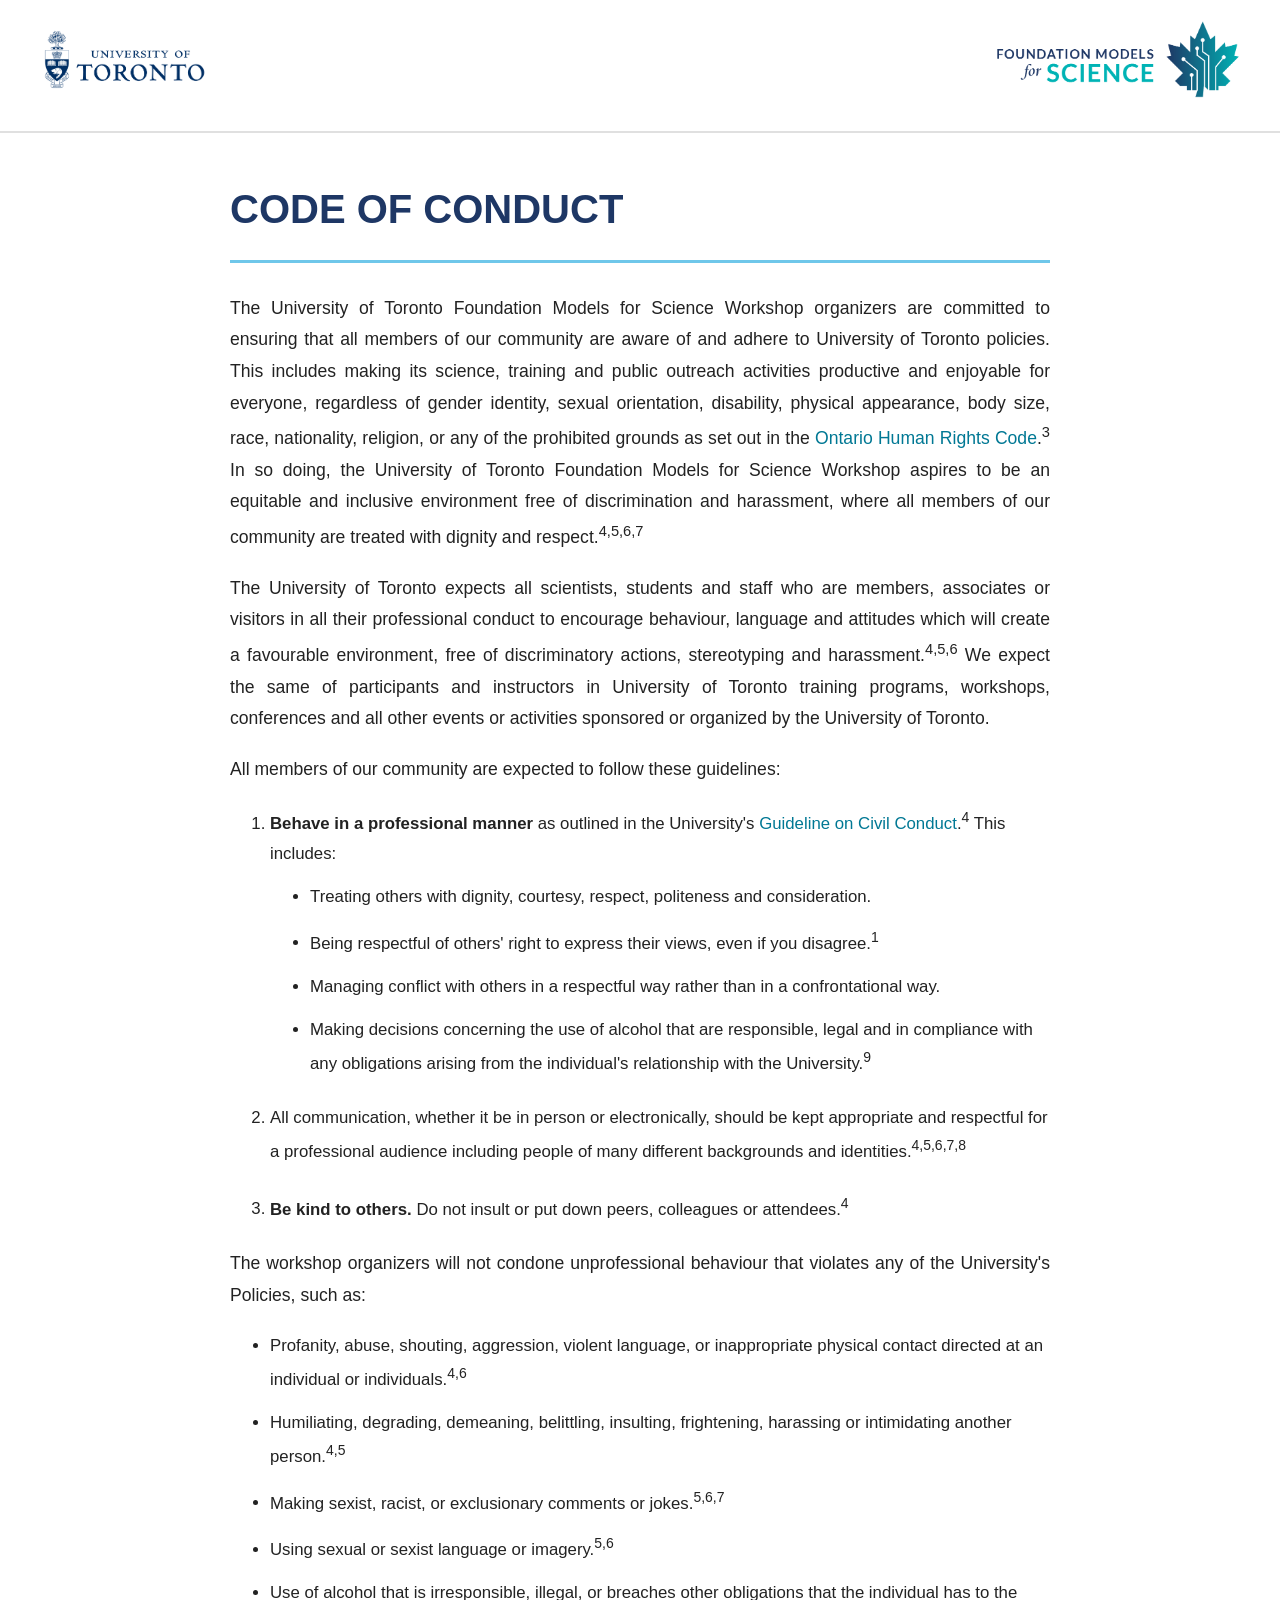
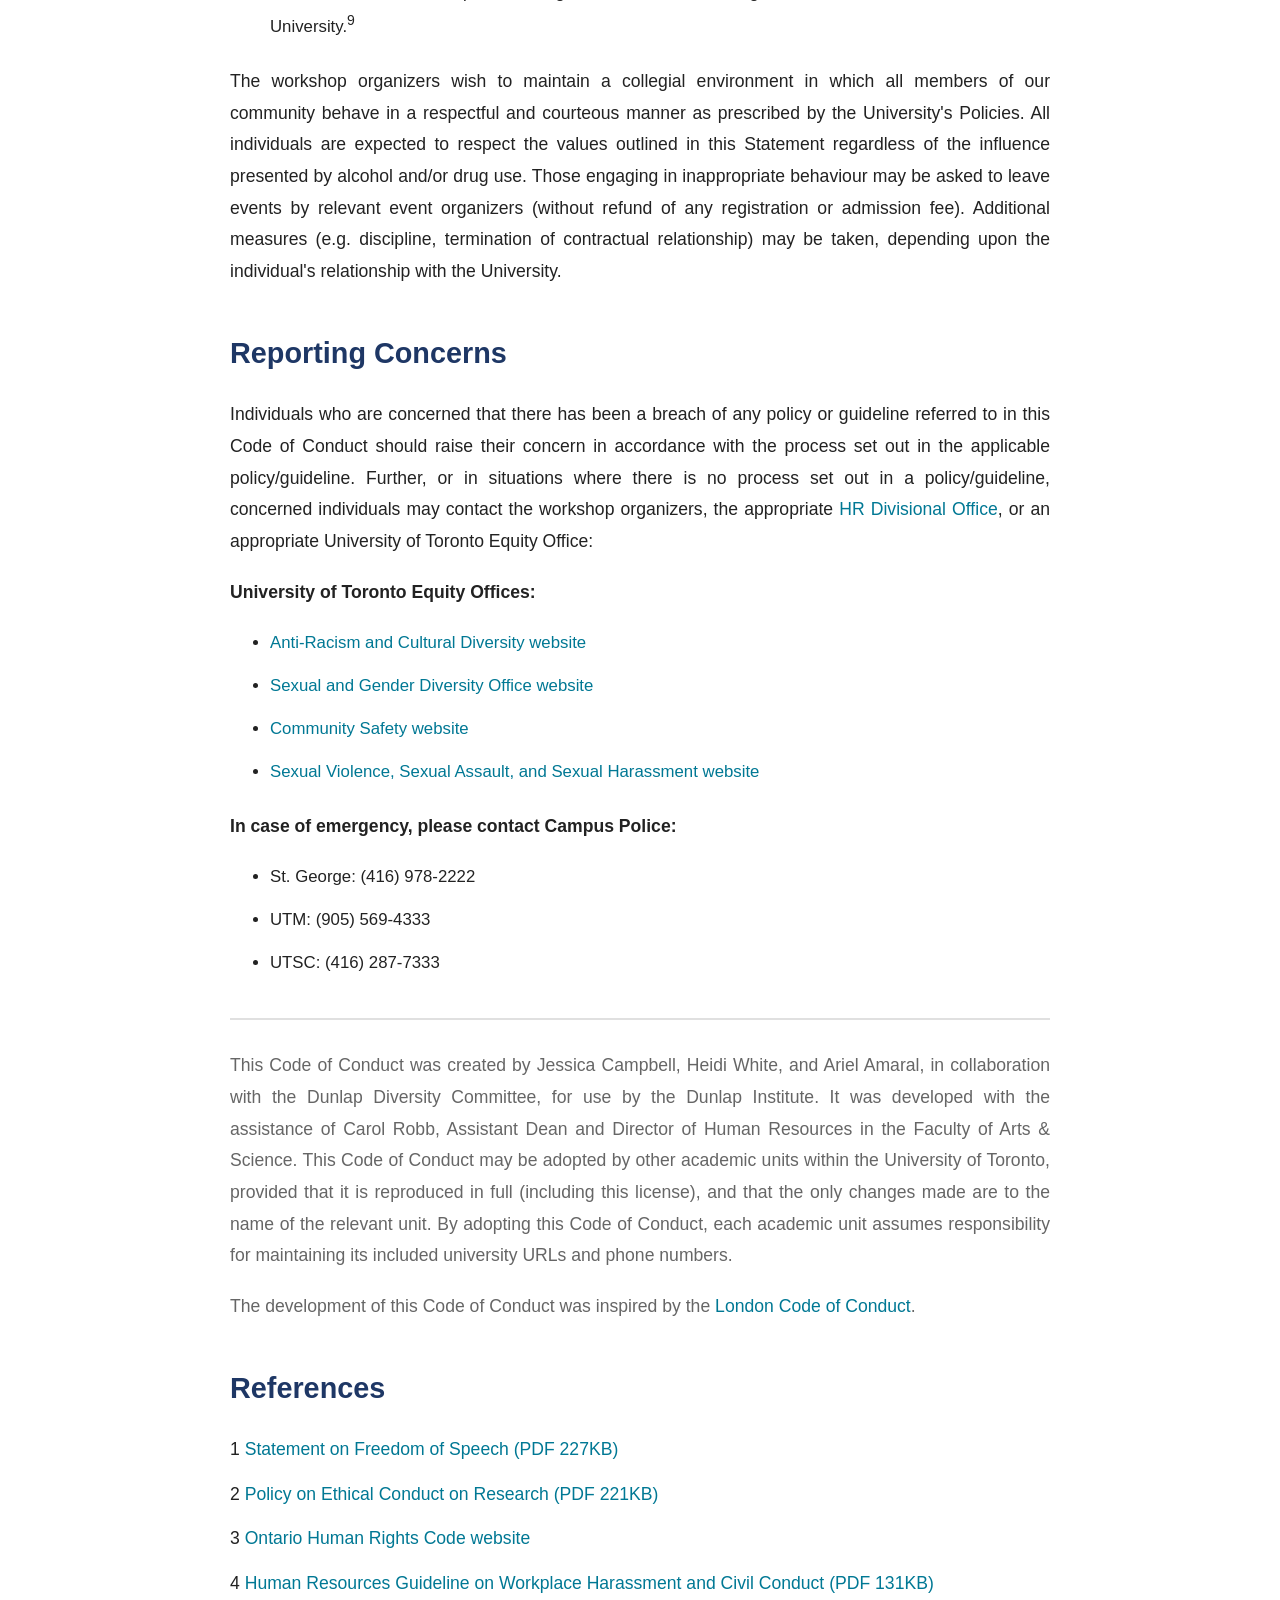
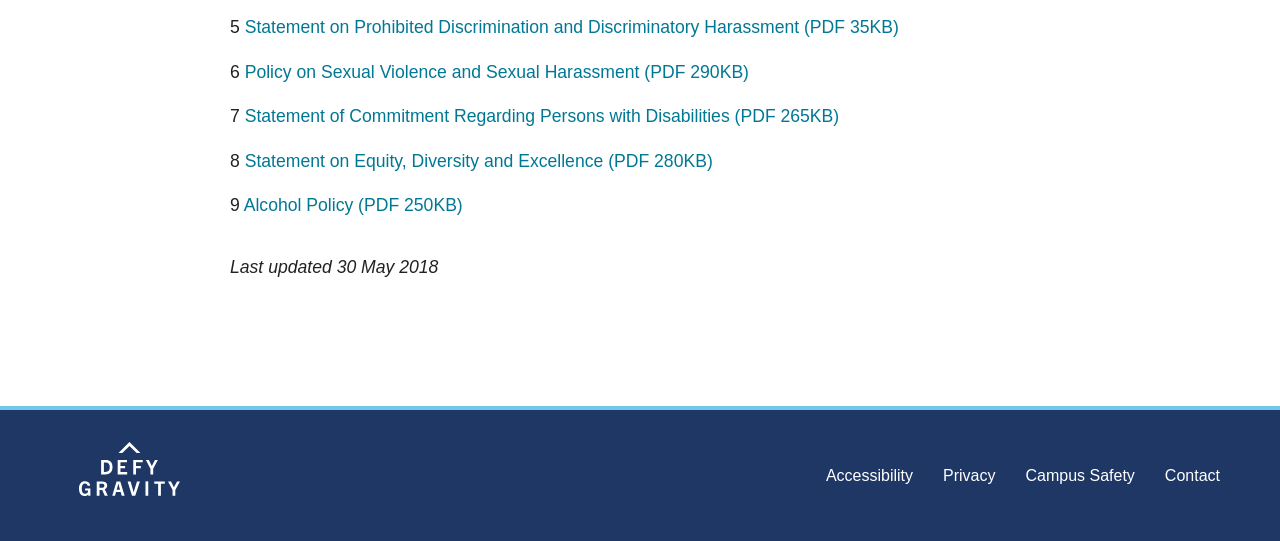
==== code-of-conduct.html @ 4a1a1f8c "Add code of conduct" ====
<!DOCTYPE html>
<html lang="en">
  <head>
    <meta charset="UTF-8" />
    <meta name="viewport" content="width=device-width, initial-scale=1.0" />
    <meta
      name="description"
      content="Code of Conduct for the AI Foundation Models for Science Conference 2025"
    />
    <title>
      Code of Conduct - AI Foundation Models for Science Workshop 2025
    </title>
    <link rel="stylesheet" href="styles.css" />
    <link
      rel="stylesheet"
      href="https://cdnjs.cloudflare.com/ajax/libs/font-awesome/6.0.0/css/all.min.css"
    />
    <style>
      /* Header with logos */
      .coc-header {
        display: flex;
        justify-content: space-between;
        align-items: center;
        padding: 20px 40px;
        background-color: white;
        border-bottom: 2px solid #e0e0e0;
        margin-bottom: 40px;
      }

      .coc-logo-left img {
        height: 60px;
        width: auto;
      }

      .coc-logo-right img {
        height: 80px;
        width: auto;
        max-width: 400px;
      }

      /* Content styling */
      .coc-content {
        max-width: 900px;
        margin: 0 auto;
        padding: 0 40px 60px;
        line-height: 1.8;
      }

      .coc-content h1 {
        font-size: 2.5rem;
        color: var(--primary-color);
        margin-bottom: 30px;
        border-bottom: 3px solid var(--accent-color);
        padding-bottom: 15px;
        word-wrap: break-word;
      }

      .coc-content h2 {
        font-size: 1.8rem;
        color: var(--primary-color);
        margin-top: 40px;
        margin-bottom: 20px;
        word-wrap: break-word;
      }

      .coc-content p {
        margin-bottom: 1.2rem;
        font-size: 1.1rem;
        text-align: justify;
      }

      .coc-content ul {
        margin-left: 20px;
        margin-bottom: 1.5rem;
        padding-left: 20px;
        list-style-type: disc;
      }

      .coc-content ol {
        margin-left: 20px;
        margin-bottom: 1.5rem;
        padding-left: 20px;
      }

      .coc-content li {
        margin-bottom: 0.8rem;
        font-size: 1.05rem;
        word-wrap: break-word;
      }

      .coc-content a {
        color: var(--secondary-color);
        text-decoration: none;
        border-bottom: 1px solid transparent;
        transition: border-bottom 0.2s;
        word-wrap: break-word;
        overflow-wrap: break-word;
      }

      .coc-content a:hover {
        border-bottom: 1px solid var(--secondary-color);
      }

      .coc-content a:focus {
        outline: 2px solid var(--accent-color);
        outline-offset: 2px;
      }

      .coc-footer-note {
        margin-top: 40px;
        padding-top: 30px;
        border-top: 2px solid #e0e0e0;
        font-size: 0.95rem;
        color: #666;
      }

      .references {
        margin-top: 30px;
        font-size: 0.95rem;
      }

      .references p {
        margin-bottom: 0.8rem;
        word-wrap: break-word;
      }

      /* Tablet responsive styles */
      @media (max-width: 768px) {
        .coc-header {
          flex-direction: column;
          gap: 20px;
          padding: 20px;
        }

        .coc-logo-left img,
        .coc-logo-right img {
          height: 50px;
          max-width: 100%;
        }

        .coc-content {
          padding: 0 20px 40px;
        }

        .coc-content h1 {
          font-size: 2rem;
        }

        .coc-content h2 {
          font-size: 1.5rem;
        }

        .coc-content p {
          font-size: 1rem;
          text-align: left;
        }

        .coc-content li {
          font-size: 0.95rem;
        }

        .coc-content ul,
        .coc-content ol {
          margin-left: 10px;
          padding-left: 20px;
        }
      }

      /* Mobile responsive styles */
      @media (max-width: 480px) {
        .coc-header {
          padding: 15px;
          gap: 15px;
        }

        .coc-logo-left img,
        .coc-logo-right img {
          height: 40px;
        }

        .coc-content {
          padding: 0 15px 30px;
        }

        .coc-content h1 {
          font-size: 1.6rem;
          margin-bottom: 20px;
          padding-bottom: 10px;
        }

        .coc-content h2 {
          font-size: 1.3rem;
          margin-top: 30px;
          margin-bottom: 15px;
        }

        .coc-content p {
          font-size: 0.95rem;
          margin-bottom: 1rem;
          line-height: 1.6;
        }

        .coc-content li {
          font-size: 0.9rem;
          margin-bottom: 0.6rem;
        }

        .coc-content ul,
        .coc-content ol {
          margin-left: 5px;
          padding-left: 20px;
        }

        .coc-footer-note {
          font-size: 0.85rem;
          margin-top: 30px;
          padding-top: 20px;
        }

        .references {
          font-size: 0.85rem;
        }
      }

      /* Accessibility improvements */
      @media (prefers-reduced-motion: reduce) {
        * {
          animation-duration: 0.01ms !important;
          animation-iteration-count: 1 !important;
          transition-duration: 0.01ms !important;
        }
      }

      /* High contrast mode support */
      @media (prefers-contrast: high) {
        .coc-content a {
          text-decoration: underline;
        }
      }

      /* Print styles */
      @media print {
        .coc-header {
          border-bottom: 1px solid #000;
        }

        .coc-content a {
          color: #000;
          text-decoration: underline;
        }

        .coc-content {
          max-width: 100%;
        }
      }
    </style>
  </head>
  <body>
    <!-- Header with logos -->
    <div class="coc-header">
      <div class="coc-logo-left">
        <a href="https://www.utoronto.ca" target="_blank">
          <img src="imgs/uoft_logo.png" alt="University of Toronto Logo" />
        </a>
      </div>
      <div class="coc-logo-right">
        <a href="index.html">
          <img
            src="imgs/Foundation Models for Science_Logo-Horizontal.png"
            alt="AI Foundation Models for Science Conference Logo"
          />
        </a>
      </div>
    </div>

    <!-- Main content -->
    <div class="coc-content">
      <h1>CODE OF CONDUCT</h1>

      <p>
        The University of Toronto Foundation Models for Science Workshop
        organizers are committed to ensuring that all members of our community
        are aware of and adhere to University of Toronto policies. This includes
        making its science, training and public outreach activities productive
        and enjoyable for everyone, regardless of gender identity, sexual
        orientation, disability, physical appearance, body size, race,
        nationality, religion, or any of the prohibited grounds as set out in
        the
        <a
          href="https://www.ontario.ca/laws/statute/90h19"
          target="_blank"
          rel="noopener"
          >Ontario Human Rights Code</a
        >.<sup>3</sup> In so doing, the University of Toronto Foundation Models
        for Science Workshop aspires to be an equitable and inclusive
        environment free of discrimination and harassment, where all members of
        our community are treated with dignity and respect.<sup>4,5,6,7</sup>
      </p>

      <p>
        The University of Toronto expects all scientists, students and staff who
        are members, associates or visitors in all their professional conduct to
        encourage behaviour, language and attitudes which will create a
        favourable environment, free of discriminatory actions, stereotyping and
        harassment.<sup>4,5,6</sup> We expect the same of participants and
        instructors in University of Toronto training programs, workshops,
        conferences and all other events or activities sponsored or organized by
        the University of Toronto.
      </p>

      <p>
        All members of our community are expected to follow these guidelines:
      </p>

      <ol style="margin-left: 20px; margin-bottom: 1.5rem">
        <li style="margin-bottom: 1.5rem">
          <strong>Behave in a professional manner</strong> as outlined in the
          University's
          <a
            href="https://hrandequity.utoronto.ca/wp-content/uploads/sites/34/2016/09/Human-Resources-Guideline-on-Workplace-Harassment-and-Civil-Conduct-Civ....pdf"
            target="_blank"
            rel="noopener"
            >Guideline on Civil Conduct</a
          >.<sup>4</sup> This includes:
          <ul style="margin-top: 0.8rem">
            <li>
              Treating others with dignity, courtesy, respect, politeness and
              consideration.
            </li>
            <li>
              Being respectful of others' right to express their views, even if
              you disagree.<sup>1</sup>
            </li>
            <li>
              Managing conflict with others in a respectful way rather than in a
              confrontational way.
            </li>
            <li>
              Making decisions concerning the use of alcohol that are
              responsible, legal and in compliance with any obligations arising
              from the individual's relationship with the University.<sup
                >9</sup
              >
            </li>
          </ul>
        </li>
        <li style="margin-bottom: 1.5rem">
          All communication, whether it be in person or electronically, should
          be kept appropriate and respectful for a professional audience
          including people of many different backgrounds and identities.<sup
            >4,5,6,7,8</sup
          >
        </li>
        <li style="margin-bottom: 1.5rem">
          <strong>Be kind to others.</strong> Do not insult or put down peers,
          colleagues or attendees.<sup>4</sup>
        </li>
      </ol>

      <p>
        The workshop organizers will not condone unprofessional behaviour that
        violates any of the University's Policies, such as:
      </p>

      <ul>
        <li>
          Profanity, abuse, shouting, aggression, violent language, or
          inappropriate physical contact directed at an individual or
          individuals.<sup>4,6</sup>
        </li>
        <li>
          Humiliating, degrading, demeaning, belittling, insulting, frightening,
          harassing or intimidating another person.<sup>4,5</sup>
        </li>
        <li>
          Making sexist, racist, or exclusionary comments or jokes.<sup
            >5,6,7</sup
          >
        </li>
        <li>Using sexual or sexist language or imagery.<sup>5,6</sup></li>
        <li>
          Use of alcohol that is irresponsible, illegal, or breaches other
          obligations that the individual has to the University.<sup>9</sup>
        </li>
      </ul>

      <p>
        The workshop organizers wish to maintain a collegial environment in
        which all members of our community behave in a respectful and courteous
        manner as prescribed by the University's Policies. All individuals are
        expected to respect the values outlined in this Statement regardless of
        the influence presented by alcohol and/or drug use. Those engaging in
        inappropriate behaviour may be asked to leave events by relevant event
        organizers (without refund of any registration or admission fee).
        Additional measures (e.g. discipline, termination of contractual
        relationship) may be taken, depending upon the individual's relationship
        with the University.
      </p>

      <h2>Reporting Concerns</h2>

      <p>
        Individuals who are concerned that there has been a breach of any policy
        or guideline referred to in this Code of Conduct should raise their
        concern in accordance with the process set out in the applicable
        policy/guideline. Further, or in situations where there is no process
        set out in a policy/guideline, concerned individuals may contact the
        workshop organizers, the appropriate
        <a
          href="http://contact.hrandequity.utoronto.ca/#divisional"
          target="_blank"
          rel="noopener"
          >HR Divisional Office</a
        >, or an appropriate University of Toronto Equity Office:
      </p>

      <p><strong>University of Toronto Equity Offices:</strong></p>

      <ul>
        <li>
          <a
            href="http://www.antiracism.utoronto.ca/"
            target="_blank"
            rel="noopener"
            >Anti-Racism and Cultural Diversity website</a
          >
        </li>
        <li>
          <a href="http://sgdo.utoronto.ca/" target="_blank" rel="noopener"
            >Sexual and Gender Diversity Office website</a
          >
        </li>
        <li>
          <a
            href="http://www.communitysafety.utoronto.ca/"
            target="_blank"
            rel="noopener"
            >Community Safety website</a
          >
        </li>
        <li>
          <a
            href="http://www.safety.utoronto.ca/"
            target="_blank"
            rel="noopener"
            >Sexual Violence, Sexual Assault, and Sexual Harassment website</a
          >
        </li>
      </ul>

      <p>
        <strong>In case of emergency, please contact Campus Police:</strong>
      </p>

      <ul>
        <li>St. George: (416) 978-2222</li>
        <li>UTM: (905) 569-4333</li>
        <li>UTSC: (416) 287-7333</li>
      </ul>

      <div class="coc-footer-note">
        <p>
          This Code of Conduct was created by Jessica Campbell, Heidi White, and
          Ariel Amaral, in collaboration with the Dunlap Diversity Committee,
          for use by the Dunlap Institute. It was developed with the assistance
          of Carol Robb, Assistant Dean and Director of Human Resources in the
          Faculty of Arts & Science. This Code of Conduct may be adopted by
          other academic units within the University of Toronto, provided that
          it is reproduced in full (including this license), and that the only
          changes made are to the name of the relevant unit. By adopting this
          Code of Conduct, each academic unit assumes responsibility for
          maintaining its included university URLs and phone numbers.
        </p>

        <p>
          The development of this Code of Conduct was inspired by the
          <a
            href="https://github.com/apontzen/london_cc/blob/master/codeofconduct.md"
            target="_blank"
            rel="noopener"
            >London Code of Conduct</a
          >.
        </p>
      </div>

      <div class="references">
        <h2>References</h2>

        <p>
          1
          <a
            href="http://www.governingcouncil.utoronto.ca/Assets/Governing+Council+Digital+Assets/Policies/PDF/ppmay281992.pdf"
            target="_blank"
            rel="noopener"
            >Statement on Freedom of Speech (PDF 227KB)</a
          >
        </p>

        <p>
          2
          <a
            href="http://www.governingcouncil.utoronto.ca/Assets/Governing+Council+Digital+Assets/Policies/PDF/ppmar281991i.pdf"
            target="_blank"
            rel="noopener"
            >Policy on Ethical Conduct on Research (PDF 221KB)</a
          >
        </p>
          
        </p>

        <p>
          3
          <a
            href="https://www.ontario.ca/laws/statute/90h19"
            target="_blank"
            rel="noopener"
            >Ontario Human Rights Code website</a
          >
          
        </p>

        <p>
          4
          <a
            href="https://hrandequity.utoronto.ca/wp-content/uploads/sites/34/2016/09/Human-Resources-Guideline-on-Workplace-Harassment-and-Civil-Conduct-Civ....pdf"
            target="_blank"
            rel="noopener"
            >Human Resources Guideline on Workplace Harassment and Civil Conduct
            (PDF 131KB)</a
          >
        </p>

        <p>
          5
          <a
            href="http://www.governingcouncil.utoronto.ca/Assets/Governing+Council+Digital+Assets/Policies/PDF/ppmar311994.pdf"
            target="_blank"
            rel="noopener"
            >Statement on Prohibited Discrimination and Discriminatory
            Harassment (PDF 35KB)</a
          >
        </p>

        <p>
          6
          <a
            href="https://governingcouncil.utoronto.ca/secretariat/policies/sexual-violence-and-sexual-harassment-policy-january-1-2023"
            target="_blank"
            rel="noopener"
            >Policy on Sexual Violence and Sexual Harassment (PDF 290KB)</a
          >
        </p>
          
        </p>

        <p>
          7
          <a
            href="http://www.governingcouncil.utoronto.ca/Assets/Governing+Council+Digital+Assets/Policies/PDF/ppnov012004.pdf"
            target="_blank"
            rel="noopener"
            >Statement of Commitment Regarding Persons with Disabilities (PDF
            265KB)</a
          >
        </p>

        <p>
          8
          <a
            href="http://www.governingcouncil.utoronto.ca/Assets/Governing+Council+Digital+Assets/Policies/PDF/ppdec142006.pdf"
            target="_blank"
            rel="noopener"
            >Statement on Equity, Diversity and Excellence (PDF 280KB)</a
          >
        </p>
          
        </p>

        <p>
          9
          <a
            href="http://www.governingcouncil.utoronto.ca/Assets/Governing+Council+Digital+Assets/Policies/PDF/ppjun262003.pdf"
            target="_blank"
            rel="noopener"
            >Alcohol Policy (PDF 250KB)</a
          >
        </p>

        <p style="margin-top: 30px; font-style: italic">
          Last updated 30 May 2018
        </p>
      </div>
    </div>

    <footer class="uoft-footer">
      <div class="footer-content">
        <div class="footer-logo">
          <a
            href="https://www.utoronto.ca/"
            target="_blank"
            aria-label="University of Toronto"
          >
            <img
              src="imgs/defy_gravity.svg"
              alt="University of Toronto - Defy Gravity"
              class="footer-defy-gravity"
            />
          </a>
        </div>

        <div class="footer-links">
          <ul>
            <li>
              <a href="https://www.utoronto.ca/accessibility" target="_blank">
                Accessibility
              </a>
            </li>
            <li>
              <a href="https://www.utoronto.ca/privacy" target="_blank">
                Privacy
              </a>
            </li>
            <li>
              <a href="https://safety.utoronto.ca/" target="_blank">
                Campus Safety
              </a>
            </li>
            <li>
              <a href="mailto:contact@ai-for-science.org">Contact</a>
            </li>
          </ul>
        </div>
      </div>
    </footer>
  </body>
</html>
---- styles.css ----
/* Organizer bio link (bottom right of card, matches keynote) */
.organizer-bio-link {
  position: absolute;
  right: 18px;
  bottom: 18px;
  font-size: 1rem;
  color: var(--secondary-color);
  background: #f5f7fa;
  border-radius: 6px;
  padding: 4px 16px 4px 12px;
  text-decoration: none;
  font-weight: 600;
  box-shadow: 0 1px 4px rgba(30, 55, 101, 0.07);
  transition: background 0.2s, color 0.2s, box-shadow 0.2s;
  z-index: 2;
}
.organizer-bio-link:hover {
  background: var(--accent-color);
  color: #fff;
  box-shadow: 0 2px 8px rgba(30, 55, 101, 0.13);
}

/* Organizer bio modal (matches keynote modal style) */
.organizer-bio-modal {
  display: none;
  position: fixed;
  z-index: 10000;
  left: 0;
  top: 0;
  width: 100vw;
  height: 100vh;
  overflow: auto;
  background: rgba(0, 0, 0, 0.5);
  transition: opacity 0.2s;
}
.organizer-bio-modal.active {
  display: flex;
  align-items: center;
  justify-content: center;
  opacity: 1;
}
.organizer-bio-modal-content {
  background: linear-gradient(135deg, #f7fafd 0%, #eaf3fb 100%);
  border-radius: 16px;
  max-width: 700px;
  width: 90vw;
  max-height: 85vh;
  padding: 2.5em 2.2em 2em 2.2em;
  box-shadow: 0 8px 32px rgba(0, 0, 0, 0.18);
  position: relative;
  font-family: "Lato", Arial, sans-serif;
  animation: modalFadeIn 0.2s;
  overflow-y: auto;
}
.organizer-bio-close {
  position: absolute;
  top: 1em;
  right: 1em;
  background: none;
  border: none;
  font-size: 2em;
  color: #888;
  cursor: pointer;
  z-index: 2;
  transition: color 0.2s;
}
.organizer-bio-close:hover,
.organizer-bio-close:focus {
  color: #333;
  outline: none;
}
.organizer-bio-modal-content h3 {
  font-size: 1.3rem;
  color: var(--primary-color);
  margin-top: 0;
  margin-bottom: 0.7em;
  border-bottom: 2px solid var(--accent-color);
  padding-bottom: 0.3em;
}
@media (max-width: 600px) {
  .organizer-bio-modal-content h3 {
    font-size: 1.15em;
  }
}
.organizer-bio-modal-content p {
  font-size: 1.1rem;
  color: #333;
  margin-bottom: 1em;
  line-height: 1.6;
}
@media (max-width: 600px) {
  .organizer-bio-modal-content {
    max-width: 98vw;
    max-height: 85vh;
    padding: 1.2em 0.7em 1.2em 0.7em;
  }
  .organizer-bio-modal-content h3 {
    font-size: 1.15em;
  }
}
/* Ensure organizer card is positioned relative for link placement */
.organizer-card {
  position: relative;
}
@keyframes modalFadeIn {
  from {
    opacity: 0;
    transform: scale(0.98);
  }
  to {
    opacity: 1;
    transform: scale(1);
  }
}
/* Keynote Speaker Bio Link and Modal */

.keynote-bio-link {
  position: absolute;
  right: 18px;
  bottom: 18px;
  font-size: 1rem;
  color: var(--secondary-color);
  background: #f5f7fa;
  border-radius: 6px;
  padding: 4px 16px 4px 12px;
  text-decoration: none;
  font-weight: 600;
  box-shadow: 0 1px 4px rgba(30, 55, 101, 0.07);
  transition: background 0.2s, color 0.2s, box-shadow 0.2s;
  z-index: 2;
}
.keynote-bio-link:hover {
  background: var(--accent-color);
  color: #fff;
  box-shadow: 0 2px 8px rgba(30, 55, 101, 0.13);
}

.keynote-speaker-card {
  position: relative;
}

.keynote-bio-modal {
  display: none;
  position: fixed;
  top: 0;
  left: 0;
  right: 0;
  bottom: 0;
  background: rgba(30, 55, 101, 0.25);
  z-index: 1000;
  justify-content: center;
  align-items: center;
  animation: fadeIn 0.3s;
}
.keynote-bio-modal.active {
  display: flex;
}

.keynote-bio-modal-content {
  background: #fff;
  border-radius: 16px;
  box-shadow: 0 8px 32px rgba(30, 55, 101, 0.18);
  max-width: 700px;
  width: 90vw;
  max-height: 85vh;
  padding: 2.5em 2.2em 2em 2.2em;
  position: relative;
  animation: growIn 0.35s cubic-bezier(0.23, 1.02, 0.64, 1);
  font-size: 1.08rem;
  color: #222;
  overflow-y: auto;
}
.keynote-bio-modal-content h3 {
  font-size: 1.3rem;
  color: var(--primary-color);
  margin-top: 0;
  margin-bottom: 0.7em;
  border-bottom: 2px solid var(--accent-color);
  padding-bottom: 0.3em;
}
.keynote-bio-modal-content p {
  margin-bottom: 1em;
  line-height: 1.7;
}
.keynote-bio-close {
  position: absolute;
  top: 12px;
  right: 18px;
  background: none;
  border: none;
  font-size: 2rem;
  color: #888;
  cursor: pointer;
  transition: color 0.2s;
  z-index: 2;
}
.keynote-bio-close:hover {
  color: var(--secondary-color);
}

@keyframes fadeIn {
  from {
    opacity: 0;
  }
  to {
    opacity: 1;
  }
}
@keyframes growIn {
  from {
    transform: scale(0.85);
    opacity: 0.5;
  }
  to {
    transform: scale(1);
    opacity: 1;
  }
}

@media (max-width: 600px) {
  .keynote-bio-modal-content {
    width: 98vw;
    padding: 1.2em 0.7em 1.2em 0.7em;
    font-size: 1rem;
  }
  .keynote-bio-link {
    right: 10px;
    bottom: 10px;
    padding: 3px 10px 3px 8px;
    font-size: 0.98rem;
  }
}
/* Keynote Speaker Section Box */
.keynote-speaker-box {
  background: #f5f7fa;
  border: 2px solid #e0e4ea;
  border-radius: 14px;
  padding: 2em 1.5em 1.5em 1.5em;
  margin-bottom: 2.5em;
  margin-top: 1.5em;
  box-shadow: 0 2px 12px 0 rgba(30, 55, 101, 0.07);
}

/* Keynote Speaker Card Styles (match organizer cards exactly) */
.keynote-speaker-card {
  background-color: var(--light-color); /* White background for cards */
  border-radius: 8px;
  box-shadow: 0 4px 12px rgba(0, 0, 0, 0.08); /* Softer shadow */
  overflow: hidden;
  display: flex;
  flex-direction: column;
  width: 280px; /* Fixed width to match image container size */
  height: auto; /* Remove fixed height, let content determine height */
  transition: transform 0.3s ease, box-shadow 0.3s ease;
  margin-bottom: 20px; /* Ensures space if cards wrap on smaller screens */
}

.keynote-speaker-card:hover {
  transform: translateY(-5px);
  box-shadow: 0 6px 16px rgba(0, 0, 0, 0.12);
}

.keynote-speaker-photo {
  width: 100%;
  height: 280px; /* Consistent photo height */
  object-fit: contain; /* Preserve aspect ratio, no zoom/crop */
  background-color: #f8f9fa; /* Light grey background for letterboxing */
  border-bottom: 1px solid #e0e0e0; /* Subtle separator */
}

.keynote-speaker-info {
  padding: 20px;
  text-align: left;
  display: flex;
  flex-direction: column;
  flex-grow: 1; /* Allows info to fill space in card */
  justify-content: flex-start; /* Align content to top of info section */
  min-height: 120px; /* Ensure minimum height for consistent text area */
}

.keynote-speaker-info h3 {
  /* Name container - NO ICONS for individual names */
  margin-top: -5px; /* Remove default h3 margin if any */
  margin-bottom: 8px;
  font-size: 1.43rem;
  color: var(--primary-color);
  padding-bottom: 10px;
  border-bottom: 3px solid var(--accent-color); /* Match logistics exactly */
  position: relative;
  display: flex;
  align-items: center;
}

/* Explicitly prevent any ::before content on individual keynote speaker names */
.keynote-speaker-info h3::before,
.keynote-speaker-card h3::before {
  content: none !important;
  display: none !important;
}

.keynote-speaker-info h3 a {
  /* Name link - match navigation panel styling */
  font-weight: bold; /* Match navigation font weight */
  color: var(--primary-color) !important; /* Same initial color as navigation */
  text-decoration: none;
  transition: color 0.3s ease; /* Match navigation transition */
  position: relative;
  font-size: inherit !important; /* Inherit the h3 font size */
}

.keynote-speaker-info h3 a:hover {
  color: var(--secondary-color) !important; /* Match navigation hover color */
}

.keynote-speaker-info h3 a::after {
  content: "";
  position: absolute;
  bottom: -2px;
  left: 0;
  width: 0;
  height: 2px;
  background: var(--secondary-color);
  transition: width 0.3s ease;
}

.keynote-speaker-info h3 a:hover::after {
  width: 100%;
}

.keynote-speaker-title {
  /* Position - clean and simple */
  font-size: 1.1rem;
  margin-bottom: 20px;
  margin-left: -2px; /* Align with name */
  max-width: none;
  line-height: 1.7;
  color: #444;
  font-style: italic;
  line-height: 1.4;
  text-align: left !important;
}

.keynote-speaker-affiliation {
  /* Affiliation container - clean and compact */
  margin-bottom: 0;
  margin-top: 8px;
  text-align: left !important;
}

.keynote-speaker-department {
  /* Department - clean and readable */

  font-size: 1.1rem;
  margin-bottom: 20px;
  text-align: left !important;
  max-width: none;
  line-height: 1.7;
  color: #444;
}

.keynote-speaker-university {
  /* University - secondary styling */
  font-size: 0.8rem;
  color: #666;
  font-weight: 500;
  line-height: 1.3;
  margin: 0 0 2px 0;
  padding: 0;
}

.keynote-speaker-institution {
  /* Additional institutions - subtle styling */
  font-size: 0.75rem;
  color: #888;
  font-weight: normal;
  line-height: 1.3;
  margin: 0;
  padding: 0;
}

/* Responsive adjustments for keynote speaker affiliations */
@media screen and (max-width: 480px) {
  .keynote-speaker-department {
    font-size: 0.8rem;
  }

  .keynote-speaker-university {
    font-size: 0.75rem;
  }

  .keynote-speaker-institution {
    font-size: 0.7rem;
  }

  .keynote-speaker-affiliation {
    margin-top: 6px;
  }
}

/* Keynote Speaker Grid Responsive Styles */
@media screen and (max-width: 768px) {
  .keynote-speaker-card {
    width: 100%; /* Full width within container on mobile */
    max-width: 300px; /* Prevent cards from becoming too wide */
  }
}

@media screen and (max-width: 480px) {
  .keynote-speaker-card {
    width: 100%;
    max-width: 280px;
  }

  .keynote-speaker-photo {
    height: 240px; /* Slightly smaller photo height on small screens */
  }

  .keynote-speaker-info {
    padding: 15px; /* Reduce padding on small screens */
    min-height: 100px; /* Reduce minimum height */
  }
}

/* Style for schedule subsection headings to match about subsection headings */
.schedule-subsection-heading {
  display: flex;
  align-items: center;
  font-size: 2rem;
  font-weight: 600;
  color: var(--primary-color);
  margin: 5px 0 5px 0;
  padding-bottom: 10px;
  border-bottom: 3px solid var(--accent-color);
  position: relative;
  gap: 12px;
}

.schedule-subsection-heading i {
  width: 24px;
  height: 24px;
  background-color: var(--secondary-color);
  border-radius: 50%;
  display: inline-flex;
  align-items: center;
  justify-content: center;
  flex-shrink: 0;
  color: white;
  font-size: 12px;
  margin-right: 0;
}
/* General Styles */
:root {
  --primary-color: #1e3765;
  --secondary-color: #007894;
  --accent-color: #6fc7ea;
  --mid-color: #d0d1c9;
  --dark-color: #000000;
  --light-color: #ffffff;
  --max-width: 1200px;
  --transition: all 0.3s ease;
}

* {
  margin: 0;
  padding: 0;
  box-sizing: border-box;
}

body {
  font-family: "Lato", Arial, sans-serif;
  line-height: 1.8; /* Increased from 1.6 for better readability */
  color: #222; /* Darker text color for better contrast */
  background-color: var(--light-color);
  font-size: 1.1rem; /* Added base font size for the whole document */
}

.top-header {
  background-color: white;
  padding: 10px 5%; /* Adjusted padding to align logo with banner text */
  display: flex;
  justify-content: space-between; /* This will push logo to left and nav to right */
  align-items: flex-end; /* Align items to the bottom */
  position: sticky;
  top: 0;
  left: 0;
  width: 100%; /* Ensure it spans full width */
  box-sizing: border-box; /* Ensures padding doesn't add to width */
  z-index: 1000; /* Keeps header on top */
  box-shadow: 0 2px 5px rgba(0, 0, 0, 0.1); /* Adds a subtle shadow */
}

.top-header-logo-link img {
  height: 70px; /* Updated logo height to 70px */
  width: auto;
  display: block; /* Removes extra space under the image */
}

.mobile-menu-toggle {
  display: none;
  flex-direction: column;
  background: none;
  border: none;
  cursor: pointer;
  padding: 5px;
  z-index: 1001;
}

.mobile-menu-toggle span {
  width: 25px;
  height: 3px;
  background-color: var(--primary-color);
  margin: 3px 0;
  transition: 0.3s;
  border-radius: 2px;
}

.mobile-menu-toggle.active span:nth-child(1) {
  transform: rotate(-45deg) translate(-5px, 6px);
}

.mobile-menu-toggle.active span:nth-child(2) {
  opacity: 0;
}

.mobile-menu-toggle.active span:nth-child(3) {
  transform: rotate(45deg) translate(-5px, -6px);
}

.top-header-nav {
  display: flex;
  align-items: flex-end; /* Align navigation to bottom */
}

.top-header-nav ul {
  list-style: none;
  margin: 0;
  padding: 0;
  display: flex;
  align-items: flex-end; /* Align items to the bottom */
}

.top-header-nav li {
  margin-left: 30px; /* Space between navigation items */
}

.top-header-nav ul li a {
  font-family: "Lato", Arial, sans-serif;
  font-weight: bold;
  font-size: 1.5rem; /* Reduced from 1.8rem for better aesthetics */
  color: var(--primary-color); /* Initial color */
  text-decoration: none;
  padding: 0 15px 5px 15px; /* Minimal top padding, bottom padding for spacing */
  transition: color 0.3s ease; /* Updated transition */
  display: inline-block;
  line-height: 1.2; /* Tighter line height for better alignment */
  position: relative; /* Added for ::after positioning */
}

.top-header-nav ul li a:hover {
  color: var(--secondary-color); /* Hover text color */
}

.top-header-nav ul li a.active {
  color: var(--secondary-color); /* Active text color - persists */
}

/* Underline pseudo-element for navigation links */
.top-header-nav ul li a::after {
  content: "";
  position: absolute;
  width: 0; /* Initial state: hidden */
  height: 3px;
  bottom: 1px; /* Positioned 12px from the bottom of the 'a' tag's padding box */
  left: 50%; /* Start from center for text-width effect */
  transform: translateX(-50%); /* Center the underline */
  background-color: var(
    --secondary-color
  ); /* Color for hover state as default */
  transition: width 0.3s ease, background-color 0.3s ease;
}

/* Underline becomes visible and matches text width on hover */
.top-header-nav ul li a:hover::after {
  width: calc(
    100% - 30px
  ); /* Adjust width to be similar to text, considering padding */
  background-color: var(--secondary-color);
}

/* Underline style for active link */
.top-header-nav ul li a.active::after {
  width: calc(
    100% - 30px
  ); /* Adjust width to be similar to text, considering padding */
  background-color: var(
    --secondary-color
  ); /* Active underline color matches text color */
}

/* Underline style for active link when it is also hovered */
/* This ensures that when an active link is hovered, it still shows the hover color for the underline */
.top-header-nav ul li a.active:hover::after {
  background-color: var(--secondary-color);
}

/* New Apply Now Button Styles */
.apply-now-btn {
  display: inline-block;
  background-color: transparent; /* No background */
  color: white; /* White text */
  padding: 15px 35px; /* Increased by 50% */
  border-radius: 8px; /* Increased by 50% */
  text-decoration: none;
  font-family: Arial, sans-serif;
  font-size: 1.65rem; /* Increased by 50% */
  font-weight: bold;
  margin-top: 30px; /* Increased by 50%, ensures it's on a new line */
  transition: background-color 0.3s ease, color 0.3s ease,
    border-color 0.3s ease, transform 0.3s ease;
  box-shadow: none; /* Remove previous box-shadow */
  border: 3px solid white; /* Increased by 50% */
}

.apply-now-btn:hover {
  background-color: white; /* White background on hover */
  color: var(--primary-color); /* Text color changes to primary theme color */
  border-color: white; /* Border remains white or matches background */
  transform: translateY(-2px);
  box-shadow: 0 4px 8px rgba(0, 0, 0, 0.1); /* Optional: subtle shadow on hover */
}
/* End of New Apply Now Button Styles */

/* Banner inline links (Schedule | Tutorials) */
.banner-links {
  display: inline-flex;
  align-items: center;
  gap: 0.5rem;
  margin-top: 30px; /* keep similar spacing to previous Apply button */
}

.banner-link {
  color: #fff;
  background: transparent;
  border: 4px solid rgba(255, 255, 255, 0); /* invisible by default to avoid layout shift; thicker baseline to match hover */
  padding: 0.35rem 0.75rem; /* reserve space so hover doesn't shift layout */
  text-decoration: none;
  font-weight: 900; /* very bold */
  font-size: 2rem; /* user requested size */
  line-height: 1;
  display: inline-block;
  border-radius: 8px;
  transition: background-color 180ms ease, border-color 180ms ease,
    transform 180ms ease;
}

.banner-link {
  color: #fff;
  background: transparent;
  padding: 0.35rem 0.75rem; /* reserve space so hover doesn't shift layout */
  text-decoration: none;
  font-weight: 900; /* very bold */
  font-size: 2rem; /* user requested size */
  line-height: 1;
  display: inline-block;
  border-radius: 8px;
  transition: background-color 220ms ease, transform 220ms ease;
  position: relative; /* for pseudo-element bounding box */
  --banner-border-size: 4px; /* default border thickness */
  z-index: 1;
}

/* Pseudo-element for animated bounding box to allow subtle fade */
.banner-link::before {
  content: "";
  position: absolute;
  inset: 0;
  border-radius: inherit;
  border: var(--banner-border-size) solid rgba(255, 255, 255, 1);
  opacity: 0;
  transform: scale(0.98);
  transition: opacity 220ms ease, transform 220ms ease;
  pointer-events: none;
  z-index: -1; /* keep behind the link text */
}

.banner-link:hover,
.banner-link:focus {
  text-decoration: none; /* remove underline */
  outline: none;
  background-color: rgba(
    255,
    255,
    255,
    0.06
  ); /* subtle off-white hover color (not cyan) */
  color: #fff; /* ensure text stays white on hover */
  transform: translateY(-2px);
}

.banner-link:hover::before,
.banner-link:focus::before {
  opacity: 1;
  transform: scale(1);
}
/* Responsive adjustments for banner links */
@media (max-width: 900px) {
  .banner-links {
    gap: 0.4rem;
    margin-top: 22px;
  }

  .banner-link {
    font-size: 1.5rem; /* reduce for medium screens */
    padding: 0.3rem 0.6rem;
    --banner-border-size: 3px; /* slightly smaller border on medium */
  }

  .banner-sep {
    font-size: 1.5rem;
  }
}

@media (max-width: 520px) {
  /* Mobile: stack links vertically for easier tapping */
  .banner-links {
    display: flex;
    flex-direction: column;
    align-items: center;
    gap: 0.35rem;
    margin-top: 18px;
    width: 100%;
  }

  .banner-link {
    width: auto;
    font-size: 1.25rem; /* comfortable mobile tap target */
    padding: 0.6rem 1rem; /* larger tap area */
    --banner-border-size: 3px;
    border-radius: 10px;
    box-sizing: border-box;
  }

  /* Hide the pipe separator when stacked */
  .banner-sep {
    display: none;
  }

  /* Ensure high contrast focus for keyboard users */
  .banner-link:focus-visible {
    box-shadow: 0 0 0 3px rgba(255, 255, 255, 0.12);
  }
}

/* Section Backgrounds */
.section-light-bg {
  background-color: var(--light-color);
}

.section-mid-bg {
  background-color: var(--mid-color);
}

/* Schedule Section Specific Styles */
#schedule {
  background-color: rgba(
    208,
    209,
    201,
    0.2
  ); /* --mid-color (#d0d1c9) with 80% transparency */
}

.tentative-schedule-note {
  text-align: center;
  margin-bottom: 20px;
  font-style: italic;
  color: var(--dark-color);
}

#schedule .container > div:not(.schedule-tabs):not(.schedule-content) {
  /* Targeting the div that used to be section-box */
  padding: 0; /* Remove padding if section-box is removed */
  box-shadow: none; /* Remove box-shadow if section-box is removed */
  border-top: none; /* Remove border if section-box is removed */
}

p {
  margin-bottom: 1.5rem; /* Add space below paragraphs */
  font-size: 1.2rem; /* Increased font size for paragraphs */
  max-width: 900px; /* Limit line length for better readability */
  margin-left: auto;
  margin-right: auto;
  text-align: justify; /* Center justify text */
}

.container {
  width: 100%;
  max-width: var(--max-width);
  padding: 0 20px;
  margin: 0 auto;
}

a {
  text-decoration: none;
  color: var(--primary-color);
  transition: var(--transition);
}

a:hover {
  color: var(--secondary-color);
}

ul {
  list-style: none;
}

button {
  cursor: pointer;
  border: none;
  outline: none;
  transition: var(--transition);
}

.section {
  padding: 80px 0;
}

.section-title {
  font-size: 2.5rem;
  text-align: left; /* Changed from center to left */
  margin-bottom: 50px;
  color: var(--primary-color); /* Updated to primary color */
  position: relative;
  padding-bottom: 5px; /* Reduced from 15px */
}

.section-title::after {
  content: "";
  position: absolute;
  bottom: 0; /* Adjusted to align with new padding */
  left: 0; /* Changed from 50% to 0 */
  /* transform: translateX(-50%); Removed to align left */
  width: 80px;
  height: 4px;
  background: var(--accent-color); /* Updated to accent color */
}

/* Section Box Style */
.section-box {
  background-color: white;
  border-radius: 10px;
  box-shadow: 0 5px 20px rgba(0, 0, 0, 0.05);
  padding: 40px;
  margin-bottom: 30px;
  border-top: 5px solid var(--primary-color);
  transition: all 0.3s ease;
}

/* Specific styles for #about section paragraphs */
#about .container div p {
  font-family: Arial, sans-serif;
  font-size: 1.1rem; /* Changed from 18pt to match other sections */
  margin-left: 0; /* Align paragraph block to the left */
  text-align: justify; /* Align text within the block to be justified */
  max-width: 1200px;
}

.sponsorship-note {
  margin-top: 30px;
  text-align: left;
}

.sponsor-logo {
  max-width: 450px;
  width: 100%;
  height: auto;
  margin: 25px auto 0;
  display: block;
  filter: drop-shadow(0 4px 8px rgba(0, 0, 0, 0.1));
  transition: var(--transition);
}

.sponsor-logo:hover {
  transform: scale(1.05);
  filter: drop-shadow(0 6px 12px rgba(0, 0, 0, 0.15));
}

/* Specific sizing for Denvr logo used in acknowledgments */
.denvr-logo {
  width: 150px;
  max-width: 100%;
  height: auto;
  display: inline-block;
  margin-top: 12px;
}

@media (max-width: 480px) {
  .denvr-logo {
    width: 120px;
  }
}

.section-box:hover {
  transform: translateY(-5px);
  box-shadow: 0 8px 25px rgba(0, 0, 0, 0.1);
}

/* Header Styles */
header {
  position: relative;
  height: 100vh; /* Increased to full viewport height */
  min-height: 700px; /* Increased significantly to prevent cutoff */
  color: white;
  text-align: center;
  overflow: hidden;
}

.banner {
  position: absolute;
  top: 0;
  left: 0;
  width: 100%;
  height: 100%;
  object-fit: cover;
  z-index: -1;
  filter: saturate(90%) brightness(100%); /* Adjust saturation and brightness */
}

.banner-title {
  position: absolute;
  top: 45%; /* Moved up to prevent cutoff */
  left: 50%;
  transform: translate(-50%, -50%);
  width: 100%; /* Changed from 95% to 100% to allow full logo width */
  max-width: none; /* Removed max-width constraint */
  padding: 0;
  z-index: 1;
  display: flex;
  flex-direction: column;
  align-items: center;
  justify-content: center;
}

/* Responsive banner positioning */
@media (max-width: 700px) {
  .banner-title {
    top: 40%; /* Move higher on narrow screens for vertical logo */
    width: 100%; /* Changed from 90% to 100% to allow full logo width */
  }
}

@media (max-width: 480px) {
  .banner-title {
    top: 38%; /* Even higher on very small screens */
    width: 100%; /* Changed from 95% to 100% to allow full logo width */
  }

  .banner-title .subtitle {
    font-size: 1.4rem; /* Smaller text on mobile */
    margin-bottom: 12px;
  }
}

.banner-title .subtitle {
  font-family: "Lato", Arial, sans-serif;
  font-weight: 500; /* Slightly bolder */
  font-size: 1.8rem; /* Increased font size */
  color: white;
  text-align: center;
  margin: 10px 0 15px 0; /* Added negative top margin to move subtitle up by 20% */
  text-shadow: 2px 2px 4px rgba(0, 0, 0, 0.8); /* Darker shadow for better contrast */
  padding: 8px 15px;
  border-radius: 5px;
  display: inline-block; /* To make background fit the text */
  max-width: 100%;
}

.banner-title .date-range {
  font-size: 1.2rem;
  color: white;
  text-align: center;
  margin: 0;
  text-shadow: 2px 2px 4px rgba(0, 0, 0, 0.8); /* Matching shadow with subtitle */
  font-style: italic;
  background-color: rgba(
    0,
    0,
    0,
    0.2
  ); /* Semi-transparent background - 80% transparent */
  padding: 6px 12px;
  border-radius: 5px;
  display: inline-block; /* To make background fit the text */
}

/* About Section */
.highlights {
  display: flex;
  justify-content: space-between;
  flex-wrap: wrap;
  margin-top: 50px;
}

.highlight-item {
  flex: 1;
  min-width: 250px;
  margin: 15px;
  padding: 30px;
  text-align: center;
  background-color: white;
  border-radius: 8px;
  box-shadow: 0 5px 15px rgba(0, 0, 0, 0.05);
  transition: var(--transition);
}

.highlight-item:hover {
  transform: translateY(-10px);
  box-shadow: 0 10px 25px rgba(0, 0, 0, 0.1);
}

.highlight-item i {
  font-size: 2.5rem;
  color: var(--primary-color);
  margin-bottom: 20px;
}

.highlight-item h3 {
  font-size: 1.5rem;
  margin-bottom: 15px;
  color: var(--dark-color);
}

/* Speakers Section */
.speakers-grid {
  display: grid;
  grid-template-columns: repeat(auto-fit, minmax(280px, 1fr));
  gap: 30px;
}

.speaker-card {
  background-color: white;
  border-radius: 8px;
  overflow: hidden;
  box-shadow: 0 5px 15px rgba(0, 0, 0, 0.05);
  transition: var(--transition);
}

.speaker-card:hover {
  transform: translateY(-10px);
  box-shadow: 0 10px 25px rgba(0, 0, 0, 0.1);
}

.speaker-photo {
  height: 250px;
  background-color: #e0e0e0;
}

.placeholder-img {
  background: linear-gradient(135deg, #f5f7fa, #c3cfe2);
  display: flex;
  justify-content: center;
  align-items: center;
}

.speaker-card h3 {
  padding: 20px 20px 10px;
  font-size: 1.3rem;
  color: var(--dark-color);
}

.speaker-title {
  padding: 0 20px;
  color: var(--accent-color);
  font-weight: 600;
  margin-bottom: 5px;
}

.speaker-card p:last-child {
  padding: 0 20px 20px;
}

.more-speakers {
  text-align: center;
  margin-top: 40px;
}

.secondary-btn {
  background-color: transparent;
  color: var(--primary-color);
  border: 2px solid var(--primary-color);
  padding: 10px 25px;
  border-radius: 50px;
  font-weight: 600;
  font-size: 1rem;
  transition: var(--transition);
}

.secondary-btn:hover {
  background-color: var(--primary-color);
  color: white;
  transform: translateY(-3px);
}

/* Schedule Section */
.schedule-tabs {
  display: flex;
  justify-content: center;
  margin-bottom: 30px;
  flex-wrap: wrap;
  gap: 10px;
}

.tab-btn {
  background: linear-gradient(
    135deg,
    var(--primary-color),
    var(--secondary-color)
  );
  color: white;
  padding: 14px 28px;
  min-width: 180px;
  border-radius: 25px;
  font-weight: 600;
  font-size: 1.1rem;
  transition: var(--transition);
  border: none;
  text-align: center;
  box-shadow: 0 4px 12px rgba(0, 58, 117, 0.2);
  position: relative;
  overflow: hidden;
}

.tab-btn::before {
  content: "";
  position: absolute;
  top: 0;
  left: -100%;
  width: 100%;
  height: 100%;
  background: linear-gradient(
    90deg,
    transparent,
    rgba(255, 255, 255, 0.3),
    transparent
  );
  transition: left 0.5s;
}

.tab-btn:hover::before {
  left: 100%;
}

.tab-btn:hover {
  transform: translateY(-2px);
  box-shadow: 0 6px 20px rgba(0, 58, 117, 0.3);
}

.tab-btn.active {
  background: linear-gradient(135deg, var(--dark-color), #1a1a1a);
  transform: translateY(-2px);
  box-shadow: 0 6px 20px rgba(0, 0, 0, 0.2);
}

.schedule-content {
  display: none;
}

.schedule-content.active {
  display: block;
}

.schedule-item {
  display: flex;
  margin-bottom: 8px;
  background-color: white;
  border-radius: 12px;
  overflow: hidden;
  box-shadow: 0 2px 8px rgba(0, 0, 0, 0.08);
  border-left: 10px solid var(--primary-color); /* Increased from 8px to 10px */
  transition: var(--transition);
  position: relative;
}

.schedule-item:hover {
  transform: translateX(8px);
  box-shadow: 0 4px 15px rgba(0, 0, 0, 0.12);
}

.schedule-item.keynote {
  border-left-color: #e74c3c;
}

.schedule-item.tutorial {
  border-left-color: #27ae60;
}

.schedule-item.social {
  border-left-color: #f39c12;
}

.schedule-item.break {
  border-left-color: #95a5a6;
}

.time {
  background: linear-gradient(
    135deg,
    var(--primary-color),
    var(--secondary-color)
  );
  color: white;
  padding: 16px 20px;
  min-width: 140px;
  display: flex;
  align-items: center;
  justify-content: center;
  font-weight: 700;
  text-align: center;
  font-size: 0.95rem;
  letter-spacing: 0.5px;
}

.details {
  padding: 16px 20px;
  flex: 1;
  display: flex;
  align-items: center;
}

.details h3 {
  margin: 0;
  color: var(--dark-color);
  font-size: 1.1rem;
  font-weight: 600;
  line-height: 1.3;
}

/* Small map link appended to schedule items */
.map-link {
  margin-left: 10px;
  font-size: 0.9rem;
  color: var(--secondary-color);
  text-decoration: none;
  display: inline-flex;
  gap: 6px;
  align-items: center;
}
.map-link .fa-map-marker-alt,
.map-link i {
  font-size: 0.95rem;
  color: var(--secondary-color);
}
.map-link:hover,
.map-link:focus {
  text-decoration: underline;
}

/* Schedule Legend */
.schedule-legend {
  display: flex;
  justify-content: center;
  flex-wrap: wrap;
  gap: 20px;
  margin-bottom: 25px;
  padding: 20px;
  background-color: rgba(255, 255, 255, 0.8);
  border-radius: 12px;
  box-shadow: 0 2px 8px rgba(0, 0, 0, 0.05);
}

.legend-item {
  display: flex;
  align-items: center;
  gap: 8px;
  font-size: 0.9rem;
  color: var(--dark-color);
  font-weight: 500;
}

.legend-color {
  width: 16px;
  height: 16px;
  border-radius: 3px;
}

.keynote-color {
  background-color: #e74c3c;
}

.tutorial-color {
  background-color: #27ae60;
}

.social-color {
  background-color: #f39c12;
}

.break-color {
  background-color: #95a5a6;
}

.schedule-download {
  text-align: center;
  margin-top: 40px;
}

/* Participant list under schedule (bulleted and spaced) */
.participant-list {
  margin-top: 10px; /* space between heading and list */
  margin-bottom: 0;
  padding-left: 1.25rem; /* consistent indent for bullets */
  list-style: disc;
  font-size: 1rem;
  line-height: 1.45;
  color: var(--dark-color);
}

.schedule-item .details h3 + .participant-list {
  margin-top: 0rem;
}

/* When we want the heading and participant list on the same row */
.details.has-participant-list {
  display: flex;
  align-items: flex-start; /* align the top of the list with the heading */
  gap: 1.1rem; /* horizontal gap between h3 and the list */
}

.details.has-participant-list .participant-list {
  margin-top: 0; /* remove vertical gap when inline */
  padding-left: 1rem; /* keep bullets visible but compact */
}

/* Venue Section */
.venue-info {
  display: flex;
  flex-wrap: wrap;
}

.venue-details {
  flex: 1;
  min-width: 300px;
  padding-right: 40px;
}

.venue-details h3 {
  margin: 20px 0 10px;
  color: var(--dark-color);
}

.venue-details ul {
  margin: 20px 0;
  padding-left: 20px;
}

.venue-details li {
  margin-bottom: 10px;
  position: relative;
  padding-left: 15px;
}

.venue-details li::before {
  content: "•";
  position: absolute;
  left: 0;
  color: var(--primary-color);
}

.venue-map {
  flex: 1;
  min-width: 300px;
  height: 400px;
}

.map-placeholder {
  width: 100%;
  height: 100%;
  background-color: #e0e0e0;
  display: flex;
  align-items: center;
  justify-content: center;
  border-radius: 8px;
  border: 2px dashed #aaa;
}

/* Logistics Section */
.logistics-content {
  background-color: white;
  padding: 40px;
  border-radius: 12px;
  box-shadow: 0 8px 25px rgba(0, 0, 0, 0.08);
  border: none;
}

.logistics-content h3 {
  font-size: 2rem;
  color: var(--primary-color);
  margin: 40px 0 20px 0;
  padding-bottom: 10px;
  border-bottom: 3px solid var(--accent-color);
  position: relative;
  display: flex;
  align-items: center;
  gap: 12px;
}

.logistics-content h3:first-of-type {
  margin-top: 0;
}

/* Font Awesome icons for logistics section headings with circular backgrounds */
.logistics-location-heading i,
.logistics-accommodation-heading i,
.logistics-travel-heading i {
  width: 24px;
  height: 24px;
  background-color: var(--secondary-color);
  border-radius: 50%;
  display: inline-flex;
  align-items: center;
  justify-content: center;
  flex-shrink: 0;
  color: white;
  font-size: 12px;
  margin-right: 12px;
}

.logistics-content p {
  font-size: 1.1rem;
  margin-bottom: 20px;
  text-align: left;
  max-width: none;
  line-height: 1.7;
  color: #444;
}

.logistics-content p strong {
  color: var(--primary-color);
  font-weight: 600;
}

.logistics-content a {
  color: var(--secondary-color);
  text-decoration: none;
  font-weight: 500;
  border-bottom: 2px solid transparent;
  transition: all 0.3s ease;
}

.logistics-content a:hover {
  color: var(--primary-color);
  border-bottom-color: var(--accent-color);
}

.map-container {
  margin: 30px 0;
  height: 400px;
  border-radius: 12px;
  overflow: hidden;
  box-shadow: 0 4px 15px rgba(0, 0, 0, 0.1);
  border: 1px solid #e0e0e0;
}

.map-container iframe {
  width: 100%;
  height: 100%;
  border: none;
}

.clean-light-gray-box {
  padding: 0;
  border: none;
  margin: 20px 0;
}

.clean-light-gray-box p {
  margin-bottom: 20px;
  font-size: 1.1rem;
  line-height: 1.7;
  color: #444;
}

.clean-light-gray-box p:last-child {
  margin-bottom: 0;
}

.visa-info {
  background-color: rgba(0, 120, 148, 0.08);
  border: 1px solid rgba(0, 120, 148, 0.2);
  border-radius: 8px;
  padding: 20px;
  margin: 15px 0;
  border-left: 4px solid var(--primary-color);
}

.visa-info p {
  margin-bottom: 10px;
  font-size: 1rem;
  line-height: 1.6;
  color: #666;
}

.visa-info p:last-child {
  margin-bottom: 0;
}

.extended-learning-highlight {
  background-color: rgba(0, 120, 148, 0.08);
  border: 1px solid rgba(0, 120, 148, 0.2);
  border-radius: 8px;
  padding: 25px;
  margin: 30px 0;
  border-left: 4px solid var(--primary-color);
  box-shadow: 0 2px 8px rgba(0, 0, 0, 0.1);
  transition: box-shadow 0.3s ease, transform 0.2s ease;
}

.extended-learning-highlight:hover {
  box-shadow: 0 4px 12px rgba(0, 0, 0, 0.15);
  transform: translateY(-2px);
}

.extended-learning-highlight h3 {
  color: var(--primary-color);
  font-size: 1.4rem;
  font-weight: 600;
  margin-bottom: 15px;
  display: flex;
  align-items: center;
  gap: 10px;
}

.extended-learning-highlight h3 i {
  background-color: var(--primary-color);
  color: white;
  width: 35px;
  height: 35px;
  border-radius: 50%;
  display: flex;
  align-items: center;
  justify-content: center;
  font-size: 1rem;
}

.extended-learning-highlight p {
  margin-bottom: 12px;
  font-size: 1.1rem;
  line-height: 1.7;
  color: #444;
}

.extended-learning-highlight p:last-child {
  margin-bottom: 0;
}

.extended-learning-highlight strong {
  color: var(--primary-color);
  font-weight: 600;
}

.transport-grid {
  display: grid;
  grid-template-columns: repeat(auto-fit, minmax(300px, 1fr));
  gap: 20px;
  margin: 25px 0;
}

.transport-item {
  background-color: white;
  border: 1px solid #e0e0e0;
  border-radius: 8px;
  padding: 20px;
  box-shadow: 0 2px 8px rgba(0, 0, 0, 0.05);
  transition: transform 0.3s ease, box-shadow 0.3s ease;
}

.transport-item:hover {
  transform: translateY(-3px);
  box-shadow: 0 4px 15px rgba(0, 0, 0, 0.1);
}

.transport-item p {
  margin-bottom: 10px;
  font-size: 1rem;
  line-height: 1.6;
  color: #555;
}

.transport-item p:last-child {
  margin-bottom: 0;
}

.transport-item strong {
  color: var(--primary-color);
  font-weight: 600;
}

/* Registration Section */
.registration-options {
  display: flex;
  flex-wrap: wrap;
  justify-content: center;
  gap: 30px;
}

.registration-card {
  flex: 1;
  min-width: 280px;
  max-width: 350px;
  background-color: white;
  border-radius: 10px;
  padding: 40px 30px;
  text-align: center;
  box-shadow: 0 5px 15px rgba(0, 0, 0, 0.05);
  transition: var(--transition);
  position: relative;
  overflow: hidden;
}

.registration-card:hover {
  transform: translateY(-10px);
  box-shadow: 0 15px 30px rgba(0, 0, 0, 0.1);
}

.registration-card h3 {
  font-size: 1.8rem;
  margin-bottom: 20px;
  color: var(--dark-color);
}

.price {
  font-size: 3rem;
  font-weight: 700;
  color: var(--primary-color);
  margin-bottom: 5px;
}

.deadline {
  color: #777;
  font-style: italic;
  margin-bottom: 25px;
}

.registration-card ul {
  margin-bottom: 30px;
  text-align: left;
}

.registration-card li {
  margin-bottom: 10px;
  position: relative;
  padding-left: 25px;
}

.registration-card li::before {
  content: "✓";
  position: absolute;
  left: 0;
  color: var(--primary-color);
  font-weight: bold;
}

.registration-card.featured {
  transform: scale(1.05);
  border: 2px solid var(--primary-color);
  z-index: 1;
}

.registration-card.featured::before {
  content: "Most Popular";
  position: absolute;
  top: 15px;
  right: -30px;
  background: var(--accent-color);
  color: white;
  padding: 5px 30px;
  font-size: 0.8rem;
  font-weight: 600;
  transform: rotate(45deg);
}

/* Contact Section */
.contact-container {
  display: flex;
  flex-wrap: wrap;
}

.contact-info {
  flex: 1;
  min-width: 300px;
  padding-right: 40px;
  margin-bottom: 30px;
}

.contact-info p {
  margin-bottom: 20px;
  font-size: 1.1rem;
}

.contact-info i {
  color: var(--primary-color);
  margin-right: 10px;
  width: 20px;
}

.social-links {
  display: flex;
  margin-top: 30px;
}

.social-link {
  display: flex;
  justify-content: center;
  align-items: center;
  width: 40px;
  height: 40px;
  border-radius: 50%;
  background-color: var(--light-color);
  color: var(--dark-color);
  margin-right: 15px;
  transition: var(--transition);
}

.social-link:hover {
  background-color: var(--primary-color);
  color: white;
  transform: translateY(-5px);
}

.contact-form {
  flex: 1;
  min-width: 300px;
}

.form-group {
  margin-bottom: 20px;
}

.form-group label {
  display: block;
  margin-bottom: 5px;
  font-weight: 600;
  color: var(--dark-color);
}

.form-group input,
.form-group textarea {
  width: 100%;
  padding: 12px;
  border: 1px solid #ddd;
  border-radius: 5px;
  font-size: 1rem;
  transition: var(--transition);
}

.form-group input:focus,
.form-group textarea:focus {
  border-color: var(--primary-color);
  box-shadow: 0 0 0 2px rgba(58, 134, 255, 0.2);
  outline: none;
}

.submit-btn {
  background: linear-gradient(
    to right,
    var(--primary-color),
    var(--secondary-color)
  );
  color: white;
  padding: 12px 25px;
  border-radius: 5px;
  font-size: 1rem;
  font-weight: 600;
}

.submit-btn:hover {
  transform: translateY(-3px);
  box-shadow: 0 5px 15px rgba(0, 0, 0, 0.1);
}

/* Goals Section */
.goals-list {
  margin-left: 20px;
  margin-bottom: 25px;
  list-style: none;
  padding-left: 15px;
}

.goals-list li {
  margin-bottom: 20px;
  position: relative;
  padding-left: 30px;
  font-size: 1.2rem; /* Increased from 1.1rem */
}

.goals-list li::before {
  content: "\f00c"; /* Font Awesome check icon */
  font-family: "Font Awesome 6 Free";
  font-weight: 900;
  position: absolute;
  left: 0;
  color: var(--primary-color);
  font-size: 1.2rem;
}

/* Eligibility Section */
.eligibility-content {
  /* Restore some padding since we're adding a box around the section */
  padding: 0;
  background-color: transparent;
  border-radius: 0;
  box-shadow: none;
}

.eligibility-content h3 {
  color: var(--dark-color);
  margin: 25px 0 15px;
  font-size: 1.5rem;
}

.eligibility-content p {
  font-size: 1.2rem; /* Match the paragraph size throughout the site */
}

.eligibility-list {
  margin-left: 20px;
  margin-bottom: 25px;
}

.eligibility-list li {
  margin-bottom: 10px;
  position: relative;
  padding-left: 15px;
}

.eligibility-list li::before {
  content: "•";
  position: absolute;
  left: 0;
  color: var(--primary-color);
}

/* Organizers Section */
/* Styles for subsection titles like "Local Organizers" are assumed to be in place as per summary */

.organizers-grid {
  display: flex;
  flex-wrap: wrap;
  justify-content: center;
  gap: 30px;
  margin-top: 20px;
  max-width: 920px; /* 3 cards * 280px + 2 gaps * 30px = 920px */
  margin-left: auto;
  margin-right: auto;
}

.organizer-card {
  background-color: var(--light-color); /* White background for cards */
  border-radius: 8px;
  box-shadow: 0 4px 12px rgba(0, 0, 0, 0.08); /* Softer shadow */
  overflow: hidden;
  display: flex;
  flex-direction: column;
  width: 280px; /* Fixed width to match image container size */
  height: auto; /* Remove fixed height, let content determine height */
  transition: transform 0.3s ease, box-shadow 0.3s ease;
  margin-bottom: 20px; /* Ensures space if cards wrap on smaller screens */
}

.organizer-card:hover {
  transform: translateY(-5px);
  box-shadow: 0 6px 16px rgba(0, 0, 0, 0.12);
}

.organizer-photo {
  width: 100%;
  height: 280px; /* Consistent photo height */
  object-fit: contain; /* Preserve aspect ratio, no zoom/crop */
  background-color: #f8f9fa; /* Light grey background for letterboxing */
  border-bottom: 1px solid #e0e0e0; /* Subtle separator */
}

.organizer-info {
  padding: 20px;
  text-align: left;
  display: flex;
  flex-direction: column;
  flex-grow: 1; /* Allows info to fill space in card */
  justify-content: flex-start; /* Align content to top of info section */
  min-height: 120px; /* Ensure minimum height for consistent text area */
}

.organizer-info h3 {
  /* Name container - NO ICONS for individual names */
  margin-top: 0; /* Remove default h3 margin if any */
  margin-bottom: 8px;
  font-size: 1.43rem !important; /* Increased by 30% from 1.1rem */
}

/* Explicitly prevent any ::before content on individual organizer names */
.organizer-info h3::before,
.organizer-card h3::before {
  content: none !important;
  display: none !important;
}

.organizer-info h3 a {
  /* Name link - match navigation panel styling */
  font-weight: bold; /* Match navigation font weight */
  color: var(--primary-color) !important; /* Same initial color as navigation */
  text-decoration: none;
  transition: color 0.3s ease; /* Match navigation transition */
  position: relative;
  font-size: inherit !important; /* Inherit the h3 font size */
}

.organizer-info h3 a:hover {
  color: var(--secondary-color) !important; /* Match navigation hover color */
}

.organizer-info h3 a::after {
  content: "";
  position: absolute;
  bottom: -2px;
  left: 0;
  width: 0;
  height: 2px;
  background: var(--secondary-color);
  transition: width 0.3s ease;
}

.organizer-info h3 a:hover::after {
  width: 100%;
}

.organizer-title {
  /* Position - clean and simple */
  font-size: 0.9rem;
  color: #555;
  margin-bottom: 8px;
  font-style: italic;
  line-height: 1.4;
  text-align: left !important;
}

.organizer-affiliation {
  /* Affiliation container - clean and compact */
  margin-bottom: 0;
  margin-top: 8px;
  text-align: left !important;
}

.organizer-department {
  /* Department - clean and readable */
  font-size: 0.85rem;
  color: var(--primary-color);
  font-weight: 500;
  line-height: 1.3;
  margin: 0 0 3px 0;
  padding: 0;
}

.organizer-university {
  /* University - secondary styling */
  font-size: 0.8rem;
  color: #666;
  font-weight: 500;
  line-height: 1.3;
  margin: 0 0 2px 0;
  padding: 0;
}

.organizer-institution {
  /* Additional institutions - subtle styling */
  font-size: 0.75rem;
  color: #888;
  font-weight: normal;
  line-height: 1.3;
  margin: 0;
  padding: 0;
}

/* Responsive adjustments for affiliations */
@media screen and (max-width: 480px) {
  .organizer-department {
    font-size: 0.8rem;
  }

  .organizer-university {
    font-size: 0.75rem;
  }

  .organizer-institution {
    font-size: 0.7rem;
  }

  .organizer-affiliation {
    margin-top: 6px;
  }
}

/* Responsive Styles */
@media screen and (max-width: 1024px) {
  .container {
    padding: 0 15px;
  }

  .top-header {
    padding: 8px 3%;
  }

  .top-header-logo-link img {
    height: 63px; /* Proportionally scaled from 70px for tablet */
  }

  .top-header-nav ul li a {
    font-size: 1.3rem; /* Reduced for better aesthetics */
    padding: 0 12px 4px 12px; /* Adjusted padding for bottom alignment */
  }

  .top-header-nav li {
    margin-left: 20px;
  }
}

@media screen and (max-width: 768px) {
  body {
    font-size: 1rem;
  }

  .top-header {
    padding: 10px 15px;
    flex-wrap: wrap;
    position: relative;
  }

  .top-header-logo-link img {
    height: 56px; /* Proportionally scaled from 70px for mobile */
  }

  .mobile-menu-toggle {
    display: flex;
    order: 3;
  }

  .top-header-nav {
    position: absolute;
    top: 100%;
    left: 0;
    width: 100%;
    background-color: white;
    box-shadow: 0 2px 5px rgba(0, 0, 0, 0.1);
    max-height: 0;
    overflow: hidden;
    transition: max-height 0.3s ease;
    order: 4;
  }

  .top-header-nav.active {
    max-height: 300px;
  }

  .top-header-nav ul {
    flex-direction: column;
    width: 100%;
    padding: 20px 0;
  }

  .top-header-nav li {
    margin: 0;
    width: 100%;
    text-align: center;
  }

  .top-header-nav ul li a {
    font-size: 1.2rem; /* Reduced for better aesthetics */
    padding: 15px 20px;
    display: block;
    width: 100%;
    border-bottom: 1px solid #f0f0f0;
  }

  .top-header-nav ul li:last-child a {
    border-bottom: none;
  }

  .banner-title h1 {
    font-size: 2.8rem;
    line-height: 1.1;
  }

  .banner-title .subtitle {
    font-size: 1.4rem;
    padding: 6px 12px;
  }

  .banner-title .date-range {
    font-size: 1rem;
    padding: 5px 10px;
  }

  .apply-now-btn {
    font-size: 1.3rem;
    padding: 12px 25px;
    margin-top: 20px;
  }

  .section {
    padding: 50px 0;
  }

  .section-title {
    font-size: 2rem;
    margin-bottom: 30px;
  }

  p {
    font-size: 1.1rem;
    margin-bottom: 1.2rem;
  }

  #about .container div p {
    font-size: 1rem;
  }

  .highlights {
    flex-direction: column;
  }

  .highlight-item {
    margin: 10px 0;
    min-width: auto;
  }

  .schedule-tabs {
    flex-direction: column;
    align-items: center;
    gap: 8px;
  }

  .tab-btn {
    min-width: 100%;
    margin: 0;
    padding: 16px;
    font-size: 1.1rem;
  }

  .schedule-legend {
    flex-direction: column;
    gap: 12px;
    padding: 15px;
    margin-bottom: 20px;
  }

  .legend-item {
    justify-content: center;
    font-size: 0.85rem;
  }

  .schedule-item {
    flex-direction: column;
    margin-bottom: 6px;
  }

  .schedule-item:hover {
    transform: translateY(-2px);
  }

  .time {
    min-width: auto;
    width: 100%;
    text-align: center;
    padding: 12px;
    font-size: 0.9rem;
  }

  .details {
    padding: 12px 15px;
  }

  .details h3 {
    font-size: 1rem;
  }

  .venue-info {
    flex-direction: column;
  }

  .venue-details {
    padding-right: 0;
    margin-bottom: 20px;
  }

  .contact-container {
    flex-direction: column;
  }

  .contact-info {
    padding-right: 0;
  }

  .speakers-grid {
    grid-template-columns: 1fr;
    gap: 20px;
  }

  .registration-options {
    flex-direction: column;
    align-items: center;
  }

  .registration-card {
    max-width: 100%;
    margin-bottom: 20px;
  }

  .registration-card.featured {
    transform: scale(1);
  }

  .sponsor-logo {
    max-width: 250px;
  }

  .map-container {
    margin-top: 20px;
  }

  .extended-learning-highlight {
    padding: 20px;
    margin: 20px 0;
  }

  .extended-learning-highlight h3 {
    font-size: 1.2rem;
    gap: 8px;
  }

  .extended-learning-highlight h3 i {
    width: 30px;
    height: 30px;
    font-size: 0.9rem;
  }

  .extended-learning-highlight p {
    font-size: 0.95rem;
  }
}

@media screen and (max-width: 480px) {
  .top-header {
    padding: 8px 10px;
  }

  .top-header-logo-link img {
    height: 49px; /* Proportionally scaled from 70px for small mobile */
  }

  .top-header-nav ul {
    justify-content: space-around;
    flex-wrap: wrap;
  }

  .top-header-nav ul li a {
    font-size: 1rem; /* Reduced for better aesthetics */
    padding: 6px 8px;
  }

  .banner-title h1 {
    font-size: 2.2rem;
  }

  .banner-title .subtitle {
    font-size: 1.2rem;
    padding: 5px 10px;
  }

  .banner-title .date-range {
    font-size: 0.9rem;
    padding: 4px 8px;
  }

  .apply-now-btn {
    font-size: 1.1rem;
    padding: 10px 20px;
    border-width: 2px;
  }

  .section {
    padding: 40px 0;
  }

  .section-title {
    font-size: 1.8rem;
    margin-bottom: 25px;
  }

  .container {
    padding: 0 10px;
  }

  p {
    font-size: 1rem;
    margin-bottom: 1rem;
  }

  #about .container div p {
    font-size: 0.95rem;
  }

  .tab-btn {
    padding: 14px;
    font-size: 1rem;
    min-width: 100%;
  }

  .time {
    padding: 10px;
    font-size: 0.85rem;
  }

  .details {
    padding: 10px 12px;
  }

  .details h3 {
    font-size: 0.95rem;
  }

  .schedule-legend {
    padding: 12px;
    margin-bottom: 15px;
  }

  .legend-item {
    font-size: 0.8rem;
  }

  .details {
    padding: 12px;
  }

  .details h3 {
    font-size: 1.1rem;
  }

  .sponsor-logo {
    max-width: 200px;
  }

  .form-group input,
  .form-group textarea {
    padding: 10px;
    font-size: 0.9rem;
  }

  .social-links {
    justify-content: center;
    flex-wrap: wrap;
  }

  .goals-list li {
    font-size: 1rem;
    padding-left: 25px;
  }

  .eligibility-content h3 {
    font-size: 1.3rem;
  }

  .eligibility-content p {
    font-size: 1rem;
  }

  #logistics .logistics-content {
    padding: 25px 20px;
    border-radius: 10px;
  }

  #logistics .logistics-content h3 {
    font-size: 1.6rem;
    margin: 30px 0 15px 0;
    gap: 10px;
  }

  #logistics .logistics-location-heading i,
  #logistics .logistics-accommodation-heading i,
  #logistics .logistics-travel-heading i {
    width: 20px;
    height: 20px;
    font-size: 10px;
  }

  #logistics .logistics-content p {
    font-size: 1rem;
    line-height: 1.6;
  }

  .map-container {
    margin: 20px 0 25px 0;
    border-radius: 10px;
  }
}

/* Organizers Section */
#organizers {
  background-color: #f8f9fa; /* UofT Wolf Grey - clean and neutral */
  position: relative;
  padding-top: 1px; /* Minor fix for potential margin collapse */
  padding-bottom: 1px; /* Minor fix for potential margin collapse */
}

#organizers::before {
  display: none; /* Remove previous radial gradient background */
}

/* Organizers content wrapper - matches logistics section */
#organizers .organizers-content {
  background-color: white;
  padding: 40px;
  border-radius: 12px;
  box-shadow: 0 8px 25px rgba(0, 0, 0, 0.08);
  border: none; /* Remove border to match logistics */
}

/* Style subsection headers to match logistics */
#organizers .organizers-content h3 {
  font-size: 2rem;
  color: var(--primary-color);
  margin: 40px 0 20px 0;
  padding-bottom: 10px;
  border-bottom: 3px solid var(--accent-color); /* Match logistics exactly */
  position: relative;
  display: flex;
  align-items: center;
  gap: 12px;
}

#organizers .organizers-content h3:first-of-type {
  margin-top: 0;
}

/* Style text content to match logistics */
#organizers .organizers-content p {
  font-size: 1.1rem;
  margin-bottom: 20px;
  text-align: left;
  max-width: none;
  line-height: 1.7;
  color: #444;
}

#organizers .organizers-content p strong {
  color: var(--primary-color);
  font-weight: 600;
}

#organizers .organizers-content a {
  color: var(--secondary-color);
  text-decoration: none;
  font-weight: 500;
  border-bottom: 2px solid transparent;
  transition: all 0.3s ease;
}

#organizers .organizers-content a:hover {
  color: var(--primary-color);
  border-bottom-color: var(--accent-color);
}

.organizer-tier {
  background-color: transparent; /* Remove white background since it's now in content wrapper */
  border-radius: 0; /* Remove border radius */
  box-shadow: none; /* Remove shadow */
  margin-bottom: 40px;
  overflow: visible; /* Change from hidden */
  position: relative;
}

.organizer-tier::before {
  display: none; /* Remove gradient line above tier */
}

/* Organizer tier heading styles now handled by .organizers-content */

/* Contact section styles now handled by .organizers-content */

/* Funding acknowledgment styles now handled by .organizers-content */

/* Sponsorship Note */
.sponsorship-note {
  max-width: none;
  margin: 0;
}

.sponsorship-note p {
  font-size: 1.1rem;
  color: #444;
  line-height: 1.7;
  margin-bottom: 20px;
  text-align: left;
  max-width: none;
}

.sponsorship-note a {
  color: var(--secondary-color);
  text-decoration: none;
  font-weight: 500;
  border-bottom: 2px solid transparent;
  transition: all 0.3s ease;
}

.sponsorship-note a:hover {
  color: var(--primary-color);
  border-bottom-color: var(--accent-color);
}

.sponsor-logo {
  max-width: 350px; /* Slightly reduced for balance */
  width: 100%;
  height: auto;
  margin: 25px auto 0;
  display: block;
  filter: drop-shadow(0 4px 8px rgba(0, 0, 0, 0.1));
}

/* Adjusting section title for organizers if it was too stylized */
#organizers .section-title {
  background: none; /* Remove gradient text if too flashy */
  -webkit-background-clip: unset;
  -webkit-text-fill-color: unset;
  background-clip: unset;
  color: var(--primary-color); /* Standard UofT primary color */
  font-size: 2.2rem; /* Ensure it's prominent */
  margin-bottom: 40px;
}

#organizers .section-title::after {
  background: var(
    --accent-color
  ); /* Match default section title underline color */
  height: 3px; /* Adjusted thickness */
  width: 70px; /* Adjusted width */
}

/* Enhanced visual elements for UofT branding consistency */
.organizer-tier::before {
  display: none; /* Remove gradient line above tier */
}

/* Subtle pattern overlay for the organizers section */
#organizers .container {
  position: relative;
  z-index: 1;
}

/* Enhanced card styling with UofT colors */
.organizer-card::before {
  content: "";
  position: absolute;
  top: 0;
  left: 0;
  right: 0;
  height: 2px;
  background: linear-gradient(
    90deg,
    transparent,
    var(--accent-color),
    transparent
  );
  opacity: 0;
  transition: opacity 0.3s ease;
}

.organizer-card:hover::before {
  opacity: 1;
}

/* Organizers Grid Responsive Styles */
@media screen and (max-width: 1200px) {
  .organizers-grid {
    max-width: 620px; /* Accommodate 2 columns + gap */
  }
}

@media screen and (max-width: 768px) {
  .organizers-grid {
    max-width: 320px; /* Single card width + padding */
    gap: 20px; /* Reduce gap on mobile */
  }

  .organizer-card {
    width: 100%; /* Full width within container on mobile */
    max-width: 300px; /* Prevent cards from becoming too wide */
  }
}

@media screen and (max-width: 480px) {
  .organizers-grid {
    gap: 15px; /* Further reduce gap on very small screens */
  }

  .organizer-card {
    width: 100%;
    max-width: 280px;
  }

  .organizer-photo {
    height: 240px; /* Slightly smaller photo height on small screens */
  }

  .organizer-info {
    padding: 15px; /* Reduce padding on small screens */
    min-height: 100px; /* Reduce minimum height */
  }
}

/* Responsive animation adjustments */
@media (prefers-reduced-motion: reduce) {
  .organizer-card,
  .keynote-speaker-card,
  .contact-section,
  .organizer-tier,
  .funding-acknowledgment {
    animation: none;
  }

  .organizer-card:hover,
  .keynote-speaker-card:hover {
    transform: none;
  }

  .organizer-photo,
  .keynote-speaker-photo {
    transition: none;
  }
}

/* Contact text highlighting */
.highlight-text {
  background: linear-gradient(
    135deg,
    rgba(111, 199, 234, 0.15),
    rgba(0, 120, 148, 0.1)
  );
  padding: 8px 12px;
  border-radius: 6px;
  display: inline-block;
  font-weight: 500;
  color: var(--primary-color);
  box-shadow: 0 2px 8px rgba(0, 0, 0, 0.05);
  transition: all 0.3s ease;
}

.highlight-text:hover {
  background: linear-gradient(
    135deg,
    rgba(111, 199, 234, 0.2),
    rgba(0, 120, 148, 0.15)
  );
  transform: translateY(-1px);
  box-shadow: 0 4px 12px rgba(0, 0, 0, 0.08);
}

/* Custom icons for organizer section headings only - not individual person names */
.contact-information-heading i,
.local-organizers-heading i,
.scientific-advisors-heading i,
.funding-acknowledgment-heading i {
  width: 24px;
  height: 24px;
  background-color: var(--secondary-color);
  border-radius: 50%;
  display: inline-flex;
  align-items: center;
  justify-content: center;
  flex-shrink: 0;
  color: white;
  font-size: 12px;
  margin-right: 12px;
}

/* About Section Styles */
.about-sections {
  display: flex;
  flex-direction: column;
  gap: 2rem;
}

.about-subsection {
  background: white;
  border-radius: 12px;
  padding: 1.5rem;
  box-shadow: 0 2px 8px rgba(0, 0, 0, 0.08);
  border: 1px solid rgba(0, 120, 148, 0.1);
}

.about-subsection-heading {
  display: flex;
  align-items: center;
  font-size: 2rem;
  font-weight: 600;
  color: var(--primary-color);
  margin: 40px 0 20px 0;
  padding-bottom: 10px;
  border-bottom: 3px solid var(--accent-color);
  position: relative;
  gap: 12px;
}

.about-subsection-heading:first-of-type {
  margin-top: 0;
}

.about-subsection-heading i {
  width: 24px;
  height: 24px;
  background-color: var(--secondary-color);
  border-radius: 50%;
  display: inline-flex;
  align-items: center;
  justify-content: center;
  flex-shrink: 0;
  color: white;
  font-size: 12px;
  margin-right: 0;
}

.about-subsection p {
  font-size: 1.1rem;
  margin-bottom: 20px;
  text-align: left;
  max-width: none;
  line-height: 1.7;
  color: #444;
}

/* Mobile responsiveness for about sections */
@media (max-width: 768px) {
  .about-subsection {
    padding: 1rem;
  }

  .about-subsection-heading {
    font-size: 1.6rem;
    margin: 30px 0 15px 0;
    gap: 10px;
  }

  .about-subsection-heading:first-of-type {
    margin-top: 0;
  }

  .about-subsection-heading i {
    width: 20px;
    height: 20px;
    font-size: 10px;
  }

  .about-subsection p {
    font-size: 1rem;
    line-height: 1.6;
  }
}

/* Footer Styles */
.uoft-footer {
  background-color: var(--primary-color);
  padding: 20px 0;
  margin-top: 50px;
  border-top: 4px solid var(--accent-color);
}

.footer-content {
  max-width: var(--max-width);
  margin: 0 auto;
  padding: 0 20px;
  display: flex;
  justify-content: space-between;
  align-items: center;
  flex-wrap: wrap;
  gap: 20px;
}

.footer-logo {
  flex-shrink: 0;
}

.footer-defy-gravity {
  height: 80px;
  width: auto;
  filter: brightness(0) invert(1); /* Make logo white */
  transition: var(--transition);
}

.footer-defy-gravity:hover {
  filter: brightness(0) invert(1) opacity(0.8);
  transform: scale(1.05);
}

.footer-links {
  flex-grow: 1;
  display: flex;
  justify-content: flex-end;
}

.footer-links ul {
  list-style: none;
  display: flex;
  flex-wrap: wrap;
  gap: 30px;
  margin: 0;
  padding: 0;
}

.footer-links li {
  margin: 0;
}

.footer-links a {
  color: white;
  text-decoration: none;
  font-size: 1rem;
  font-weight: 500;
  transition: var(--transition);
  padding: 5px 0;
  border-bottom: 2px solid transparent;
}

.footer-links a:hover {
  color: var(--accent-color);
  border-bottom-color: var(--accent-color);
}

/* Footer responsive styles */
@media screen and (max-width: 768px) {
  .footer-content {
    flex-direction: column;
    text-align: center;
    gap: 15px;
  }

  .footer-links {
    justify-content: center;
  }

  .footer-links ul {
    flex-direction: column;
    gap: 15px;
    text-align: center;
  }

  .footer-defy-gravity {
    height: 60px;
  }
}

@media screen and (max-width: 480px) {
  .uoft-footer {
    padding: 15px 0;
  }

  .footer-content {
    padding: 0 15px;
  }

  .footer-links ul {
    gap: 12px;
  }

  .footer-links a {
    font-size: 0.9rem;
  }
}

/* ===================================
   FLOATING NAVIGATION MENU STYLES
   =================================== */

/* Floating Navigation Container */
.floating-nav {
  position: fixed;
  left: 20px;
  top: 50%;
  transform: translateY(-50%);
  z-index: 999; /* Below top header but above content */
  opacity: 0;
  visibility: hidden;
  transition: opacity 0.3s ease, visibility 0.3s ease, transform 0.3s ease;
}

.floating-nav.show {
  opacity: 1;
  visibility: visible;
  transform: translateY(-50%) translateX(0);
}

.floating-nav.hide {
  transform: translateY(-50%) translateX(-100%);
}

/* Toggle Button */
.floating-nav-toggle {
  background: var(--primary-color);
  color: var(--light-color);
  border: none;
  width: 50px;
  height: 50px;
  border-radius: 50%;
  display: flex;
  align-items: center;
  justify-content: center;
  cursor: pointer;
  box-shadow: 0 4px 12px rgba(30, 55, 101, 0.3);
  transition: all 0.3s ease;
  font-size: 18px;
  position: relative;
  z-index: 1001;
}

.floating-nav-toggle:hover {
  background: var(--secondary-color);
  box-shadow: 0 6px 16px rgba(0, 120, 148, 0.4);
  transform: scale(1.05);
}

.floating-nav-toggle:active {
  transform: scale(0.95);
}

/* Navigation Content */
.floating-nav-content {
  position: absolute;
  left: 60px;
  top: 50%;
  transform: translateY(-50%);
  background: rgba(255, 255, 255, 0.95);
  backdrop-filter: blur(10px);
  border-radius: 12px;
  padding: 20px;
  box-shadow: 0 8px 32px rgba(0, 0, 0, 0.1);
  border: 1px solid rgba(255, 255, 255, 0.2);
  min-width: 250px;
  opacity: 0;
  visibility: hidden;
  transform: translateY(-50%) translateX(-20px);
  transition: all 0.3s ease;
  pointer-events: none;
}

.floating-nav.expanded .floating-nav-content {
  opacity: 1;
  visibility: visible;
  transform: translateY(-50%) translateX(0);
  pointer-events: all;
}

/* Navigation Panel (individual sections) */
.floating-nav-section {
  display: none;
}

.floating-nav-section.active {
  display: block;
}

/* Section Title */
.floating-nav-section h4 {
  color: var(--primary-color);
  font-size: 1.1rem;
  font-weight: bold;
  margin: 0 0 15px 0;
  padding-bottom: 8px;
  border-bottom: 2px solid var(--accent-color);
}

/* Navigation List */
.floating-nav-section ul {
  list-style: none;
  margin: 0;
  padding: 0;
}

.floating-nav-section li {
  margin: 0 0 8px 0;
}

.floating-nav-section li:last-child {
  margin-bottom: 0;
}

/* Navigation Links */
.floating-nav-section a {
  display: block;
  color: var(--dark-color);
  text-decoration: none;
  padding: 8px 12px;
  border-radius: 8px;
  font-size: 0.95rem;
  line-height: 1.4;
  transition: all 0.3s ease;
  position: relative;
  border-left: 3px solid transparent;
}

.floating-nav-section a:hover {
  background: rgba(30, 55, 101, 0.08);
  color: var(--primary-color);
  border-left-color: var(--accent-color);
  transform: translateX(4px);
}

.floating-nav-section a.active {
  background: rgba(30, 55, 101, 0.12);
  color: var(--primary-color);
  border-left-color: var(--secondary-color);
  font-weight: 600;
}

.floating-nav-section a.active:hover {
  background: rgba(30, 55, 101, 0.15);
  border-left-color: var(--secondary-color);
}

/* Smooth scroll behavior for anchor links */
html {
  scroll-behavior: smooth;
}

/* ===================================
   RESPONSIVE DESIGN
   =================================== */

/* Tablet breakpoint */
@media (max-width: 1024px) {
  .floating-nav {
    left: 15px;
  }

  .floating-nav-content {
    min-width: 220px;
    left: 55px;
  }

  .floating-nav-toggle {
    width: 45px;
    height: 45px;
    font-size: 16px;
  }
}

/* Mobile breakpoint */
@media (max-width: 768px) {
  .floating-nav {
    display: none !important; /* Hide on mobile to avoid clutter */
  }
}

/* Large screens - adjust positioning */
@media (min-width: 1400px) {
  .floating-nav {
    left: 40px;
  }

  .floating-nav-content {
    left: 70px;
    min-width: 280px;
  }

  .floating-nav-toggle {
    width: 55px;
    height: 55px;
    font-size: 20px;
  }
}

/* Animation classes for JavaScript control */
.floating-nav.fade-in {
  animation: fadeInNav 0.5s ease forwards;
}

.floating-nav.fade-out {
  animation: fadeOutNav 0.5s ease forwards;
}

@keyframes fadeInNav {
  from {
    opacity: 0;
    transform: translateY(-50%) translateX(-100%);
  }
  to {
    opacity: 1;
    transform: translateY(-50%) translateX(0);
  }
}

@keyframes fadeOutNav {
  from {
    opacity: 1;
    transform: translateY(-50%) translateX(0);
  }
  to {
    opacity: 0;
    transform: translateY(-50%) translateX(-100%);
  }
}

/* Adaptive Logo Styles */
.adaptive-logo {
  display: block;
  width: 100% !important;
  max-width: 900px !important; /* Increased by 10% from 1200px */
  height: auto;
  margin: 0 auto 8px auto;
  object-fit: contain;
  filter: drop-shadow(
    2px 2px 4px rgba(0, 0, 0, 0.8)
  ); /* Shadow matching subtitle */
}

/* Medium screens */
@media (max-width: 1024px) {
  .adaptive-logo {
    max-width: 1030px; /* Increased by 10% from 936px */
  }
}

/* Tablet screens */
@media (max-width: 768px) {
  .adaptive-logo {
    max-width: 858px; /* Increased by 10% from 780px */
    width: 95vw; /* Increased from 90vw to accommodate larger logo */
  }
}

/* For narrow screens - switch to vertical logo */
@media (max-width: 700px) {
  .adaptive-logo {
    max-width: 601px; /* Increased by 10% from 546px */
    width: 85vw; /* Increased from 80vw to accommodate larger logo */
    margin-bottom: 6px;
  }
}

/* Small mobile screens */
@media (max-width: 480px) {
  .adaptive-logo {
    max-width: 481px; /* Increased by 10% from 437px */
    width: 90vw; /* Increased from 85vw to accommodate larger logo */
    margin-bottom: 5px;
  }
}

/* Very small screens */
@media (max-width: 360px) {
  .adaptive-logo {
    max-width: 429px; /* Increased by 10% from 390px */
    width: 95vw; /* Increased from 90vw to accommodate larger logo */
    margin-bottom: 4px;
  }
}

/* Picture element - ensure no constraints */
.banner-title picture {
  display: block;
  width: 100%;
  max-width: none;
  margin: 0 auto;
}
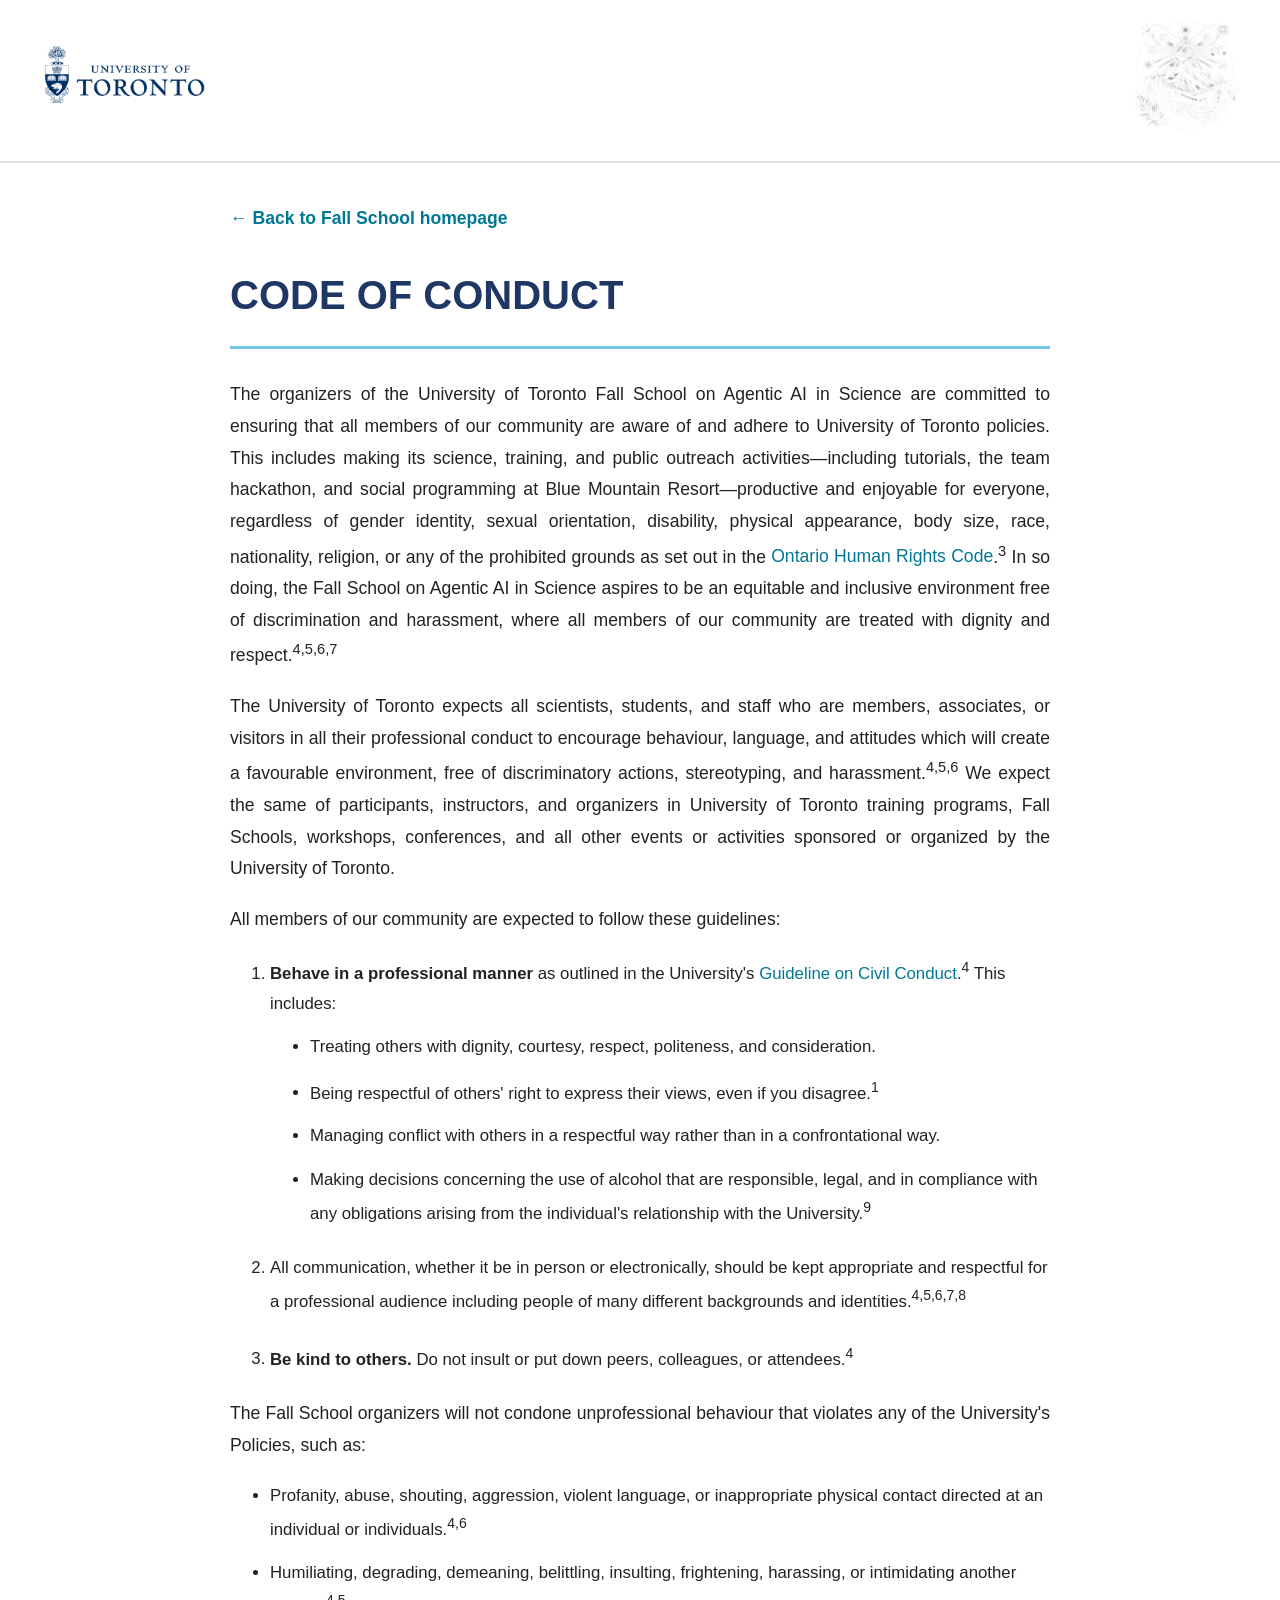
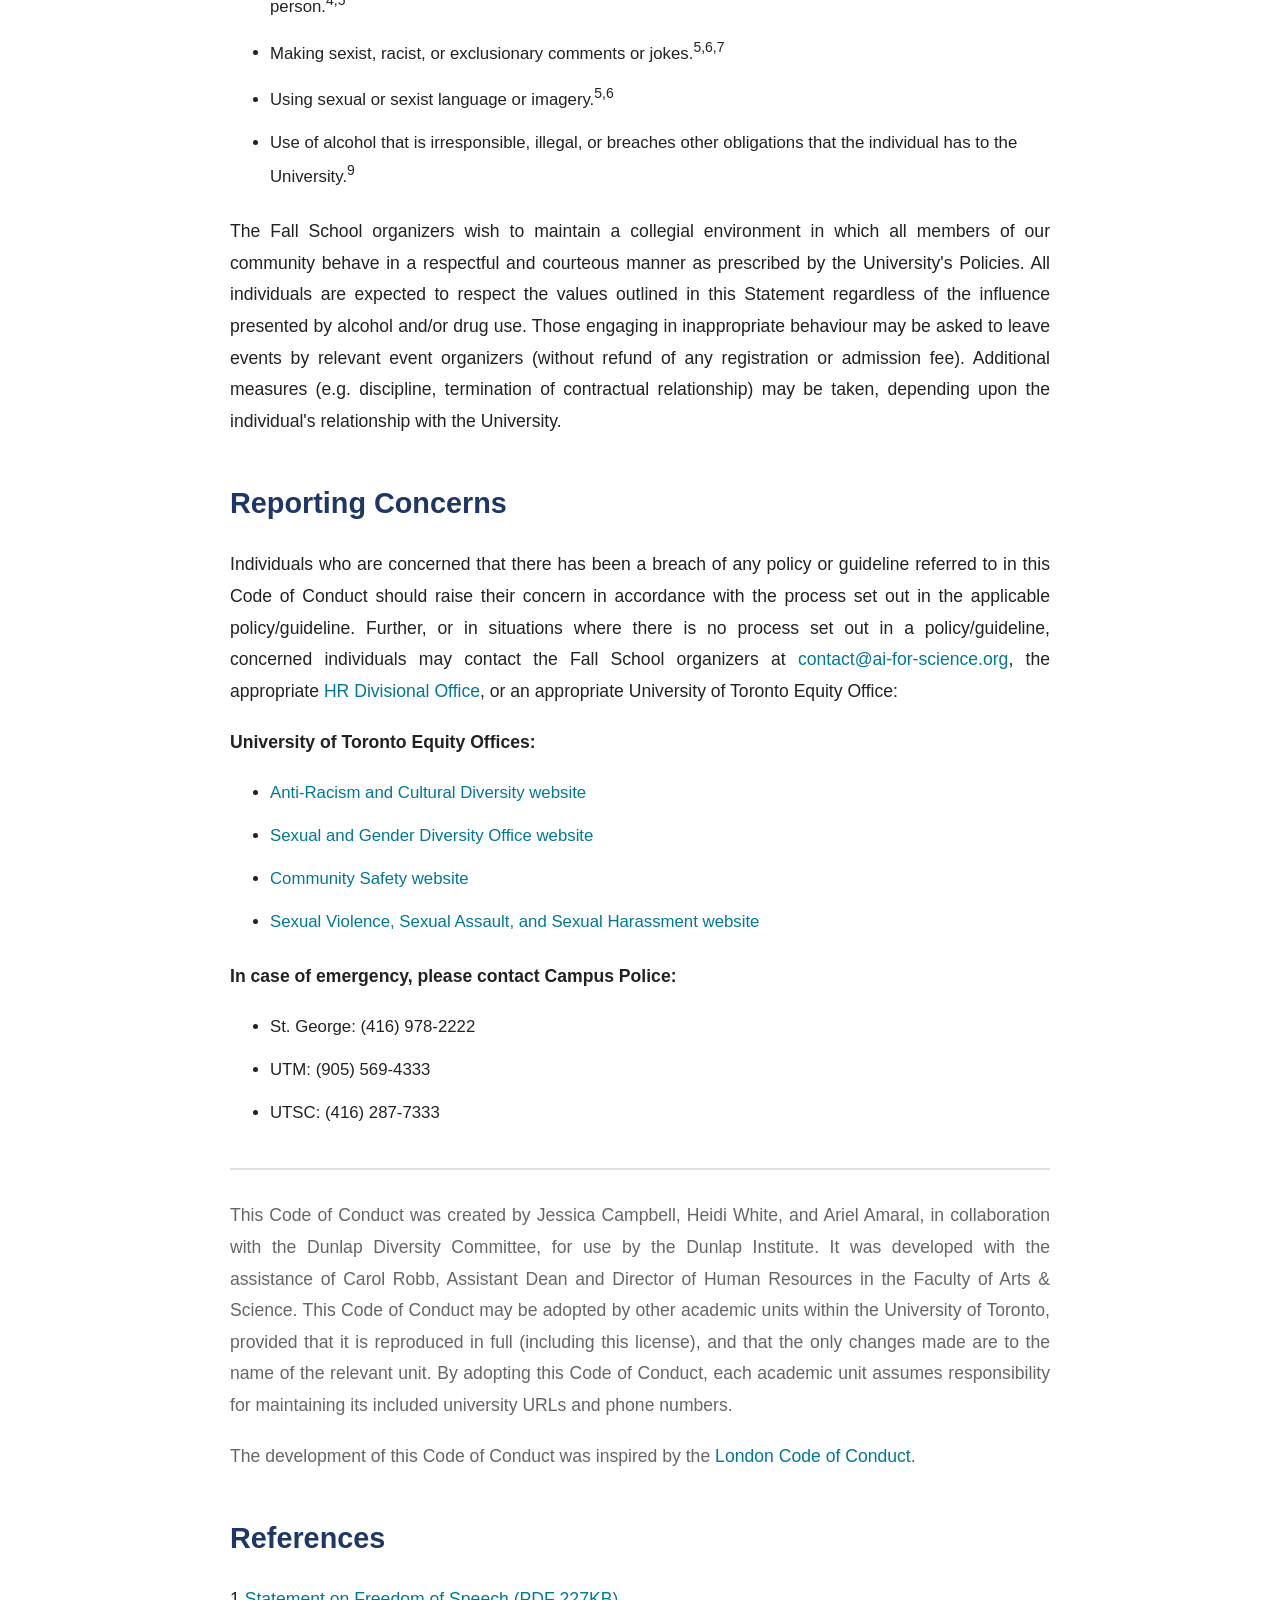
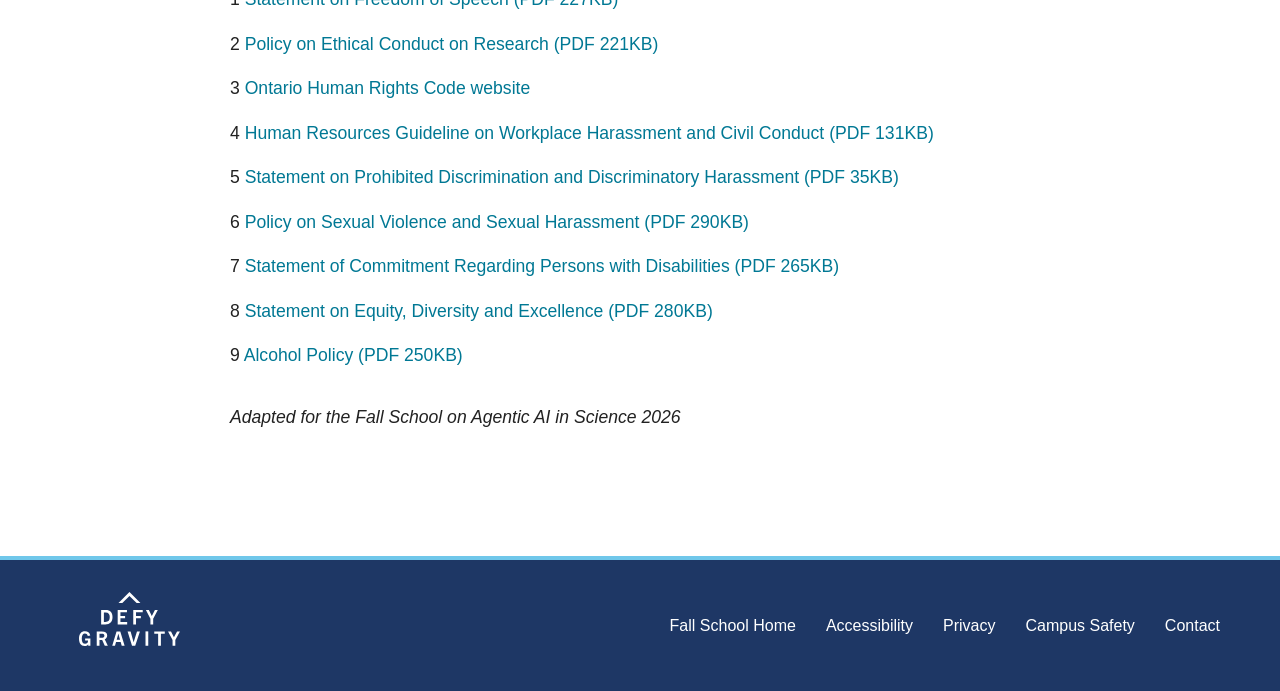
==== commit 1dbe624e: "Add Fall School Code of Conduct page and top-nav link. Co-authored-by: Cursor <cursoragent@cursor.co" ====
--- a/code-of-conduct.html
+++ b/code-of-conduct.html
@@ -5,18 +5,15 @@
     <meta name="viewport" content="width=device-width, initial-scale=1.0" />
     <meta
       name="description"
-      content="Code of Conduct for the AI Foundation Models for Science Conference 2025"
+      content="Code of Conduct for the Fall School on Agentic AI in Science 2026"
     />
-    <title>
-      Code of Conduct - AI Foundation Models for Science Workshop 2025
-    </title>
+    <title>Code of Conduct - Fall School on Agentic AI in Science 2026</title>
     <link rel="stylesheet" href="styles.css" />
     <link
       rel="stylesheet"
       href="https://cdnjs.cloudflare.com/ajax/libs/font-awesome/6.0.0/css/all.min.css"
     />
     <style>
-      /* Header with logos */
       .coc-header {
         display: flex;
         justify-content: space-between;
@@ -33,12 +30,24 @@
       }
 
       .coc-logo-right img {
-        height: 80px;
+        height: 110px;
         width: auto;
-        max-width: 400px;
-      }
-
-      /* Content styling */
+        max-width: 160px;
+        object-fit: contain;
+      }
+
+      .coc-back {
+        display: inline-block;
+        margin-bottom: 1.5rem;
+        font-weight: 700;
+        color: var(--secondary-color);
+        text-decoration: none;
+      }
+
+      .coc-back:hover {
+        text-decoration: underline;
+      }
+
       .coc-content {
         max-width: 900px;
         margin: 0 auto;
@@ -124,7 +133,6 @@
         word-wrap: break-word;
       }
 
-      /* Tablet responsive styles */
       @media (max-width: 768px) {
         .coc-header {
           flex-direction: column;
@@ -166,7 +174,6 @@
         }
       }
 
-      /* Mobile responsive styles */
       @media (max-width: 480px) {
         .coc-header {
           padding: 15px;
@@ -222,7 +229,6 @@
         }
       }
 
-      /* Accessibility improvements */
       @media (prefers-reduced-motion: reduce) {
         * {
           animation-duration: 0.01ms !important;
@@ -231,14 +237,12 @@
         }
       }
 
-      /* High contrast mode support */
       @media (prefers-contrast: high) {
         .coc-content a {
           text-decoration: underline;
         }
       }
 
-      /* Print styles */
       @media print {
         .coc-header {
           border-bottom: 1px solid #000;
@@ -256,56 +260,60 @@
     </style>
   </head>
   <body>
-    <!-- Header with logos -->
     <div class="coc-header">
       <div class="coc-logo-left">
-        <a href="https://www.utoronto.ca" target="_blank">
+        <a href="https://www.utoronto.ca" target="_blank" rel="noopener">
           <img src="imgs/uoft_logo.png" alt="University of Toronto Logo" />
         </a>
       </div>
       <div class="coc-logo-right">
         <a href="index.html">
           <img
-            src="imgs/Foundation Models for Science_Logo-Horizontal.png"
-            alt="AI Foundation Models for Science Conference Logo"
+            src="imgs/transparent.png"
+            alt="Fall School on Agentic AI in Science logo"
           />
         </a>
       </div>
     </div>
 
-    <!-- Main content -->
     <div class="coc-content">
+      <a href="index.html" class="coc-back"
+        >&larr; Back to Fall School homepage</a
+      >
+
       <h1>CODE OF CONDUCT</h1>
 
       <p>
-        The University of Toronto Foundation Models for Science Workshop
-        organizers are committed to ensuring that all members of our community
+        The organizers of the University of Toronto Fall School on Agentic AI
+        in Science are committed to ensuring that all members of our community
         are aware of and adhere to University of Toronto policies. This includes
-        making its science, training and public outreach activities productive
-        and enjoyable for everyone, regardless of gender identity, sexual
-        orientation, disability, physical appearance, body size, race,
-        nationality, religion, or any of the prohibited grounds as set out in
-        the
+        making its science, training, and public outreach activities&mdash;including
+        tutorials, the team hackathon, and social programming at Blue Mountain
+        Resort&mdash;productive and enjoyable for everyone, regardless of gender
+        identity, sexual orientation, disability, physical appearance, body
+        size, race, nationality, religion, or any of the prohibited grounds as
+        set out in the
         <a
           href="https://www.ontario.ca/laws/statute/90h19"
           target="_blank"
           rel="noopener"
           >Ontario Human Rights Code</a
-        >.<sup>3</sup> In so doing, the University of Toronto Foundation Models
-        for Science Workshop aspires to be an equitable and inclusive
-        environment free of discrimination and harassment, where all members of
-        our community are treated with dignity and respect.<sup>4,5,6,7</sup>
+        >.<sup>3</sup> In so doing, the Fall School on Agentic AI in Science
+        aspires to be an equitable and inclusive environment free of
+        discrimination and harassment, where all members of our community are
+        treated with dignity and respect.<sup>4,5,6,7</sup>
       </p>
 
       <p>
-        The University of Toronto expects all scientists, students and staff who
-        are members, associates or visitors in all their professional conduct to
-        encourage behaviour, language and attitudes which will create a
-        favourable environment, free of discriminatory actions, stereotyping and
-        harassment.<sup>4,5,6</sup> We expect the same of participants and
-        instructors in University of Toronto training programs, workshops,
-        conferences and all other events or activities sponsored or organized by
-        the University of Toronto.
+        The University of Toronto expects all scientists, students, and staff
+        who are members, associates, or visitors in all their professional
+        conduct to encourage behaviour, language, and attitudes which will
+        create a favourable environment, free of discriminatory actions,
+        stereotyping, and harassment.<sup>4,5,6</sup> We expect the same of
+        participants, instructors, and organizers in University of Toronto
+        training programs, Fall Schools, workshops, conferences, and all other
+        events or activities sponsored or organized by the University of
+        Toronto.
       </p>
 
       <p>
@@ -324,7 +332,7 @@
           >.<sup>4</sup> This includes:
           <ul style="margin-top: 0.8rem">
             <li>
-              Treating others with dignity, courtesy, respect, politeness and
+              Treating others with dignity, courtesy, respect, politeness, and
               consideration.
             </li>
             <li>
@@ -337,7 +345,7 @@
             </li>
             <li>
               Making decisions concerning the use of alcohol that are
-              responsible, legal and in compliance with any obligations arising
+              responsible, legal, and in compliance with any obligations arising
               from the individual's relationship with the University.<sup
                 >9</sup
               >
@@ -353,13 +361,13 @@
         </li>
         <li style="margin-bottom: 1.5rem">
           <strong>Be kind to others.</strong> Do not insult or put down peers,
-          colleagues or attendees.<sup>4</sup>
+          colleagues, or attendees.<sup>4</sup>
         </li>
       </ol>
 
       <p>
-        The workshop organizers will not condone unprofessional behaviour that
-        violates any of the University's Policies, such as:
+        The Fall School organizers will not condone unprofessional behaviour
+        that violates any of the University's Policies, such as:
       </p>
 
       <ul>
@@ -370,7 +378,7 @@
         </li>
         <li>
           Humiliating, degrading, demeaning, belittling, insulting, frightening,
-          harassing or intimidating another person.<sup>4,5</sup>
+          harassing, or intimidating another person.<sup>4,5</sup>
         </li>
         <li>
           Making sexist, racist, or exclusionary comments or jokes.<sup
@@ -385,7 +393,7 @@
       </ul>
 
       <p>
-        The workshop organizers wish to maintain a collegial environment in
+        The Fall School organizers wish to maintain a collegial environment in
         which all members of our community behave in a respectful and courteous
         manner as prescribed by the University's Policies. All individuals are
         expected to respect the values outlined in this Statement regardless of
@@ -405,7 +413,10 @@
         concern in accordance with the process set out in the applicable
         policy/guideline. Further, or in situations where there is no process
         set out in a policy/guideline, concerned individuals may contact the
-        workshop organizers, the appropriate
+        Fall School organizers at
+        <a href="mailto:contact@ai-for-science.org"
+          >contact@ai-for-science.org</a
+        >, the appropriate
         <a
           href="http://contact.hrandequity.utoronto.ca/#divisional"
           target="_blank"
@@ -464,7 +475,7 @@
           Ariel Amaral, in collaboration with the Dunlap Diversity Committee,
           for use by the Dunlap Institute. It was developed with the assistance
           of Carol Robb, Assistant Dean and Director of Human Resources in the
-          Faculty of Arts & Science. This Code of Conduct may be adopted by
+          Faculty of Arts &amp; Science. This Code of Conduct may be adopted by
           other academic units within the University of Toronto, provided that
           it is reproduced in full (including this license), and that the only
           changes made are to the name of the relevant unit. By adopting this
@@ -505,8 +516,6 @@
             >Policy on Ethical Conduct on Research (PDF 221KB)</a
           >
         </p>
-          
-        </p>
 
         <p>
           3
@@ -516,7 +525,6 @@
             rel="noopener"
             >Ontario Human Rights Code website</a
           >
-          
         </p>
 
         <p>
@@ -550,8 +558,6 @@
             >Policy on Sexual Violence and Sexual Harassment (PDF 290KB)</a
           >
         </p>
-          
-        </p>
 
         <p>
           7
@@ -573,8 +579,6 @@
             >Statement on Equity, Diversity and Excellence (PDF 280KB)</a
           >
         </p>
-          
-        </p>
 
         <p>
           9
@@ -587,7 +591,7 @@
         </p>
 
         <p style="margin-top: 30px; font-style: italic">
-          Last updated 30 May 2018
+          Adapted for the Fall School on Agentic AI in Science 2026
         </p>
       </div>
     </div>
@@ -611,6 +615,9 @@
         <div class="footer-links">
           <ul>
             <li>
+              <a href="index.html">Fall School Home</a>
+            </li>
+            <li>
               <a href="https://www.utoronto.ca/accessibility" target="_blank">
                 Accessibility
               </a>
--- a/styles.css
+++ b/styles.css
@@ -458,6 +458,14 @@
   --light-color: #ffffff;
   --max-width: 1200px;
   --transition: all 0.3s ease;
+
+  /* Hero (dark) theme tokens */
+  --hero-bg: #0b1120;
+  --hero-card-bg: rgba(15, 23, 42, 0.55);
+  --hero-card-border: rgba(255, 255, 255, 0.08);
+  --hero-text-primary: #f8fafc;
+  --hero-text-secondary: #b9c4d6;
+  --hero-heading-font: "Outfit", "Lato", Arial, sans-serif;
 }
 
 * {
@@ -905,11 +913,13 @@
   box-shadow: 0 8px 25px rgba(0, 0, 0, 0.1);
 }
 
-/* Header Styles */
+/* ===================================
+   HERO / BANNER (2025-style layout)
+   =================================== */
 header {
   position: relative;
-  height: 100vh; /* Increased to full viewport height */
-  min-height: 700px; /* Increased significantly to prevent cutoff */
+  height: 100vh;
+  min-height: 700px;
   color: white;
   text-align: center;
   overflow: hidden;
@@ -923,17 +933,17 @@
   height: 100%;
   object-fit: cover;
   z-index: -1;
-  filter: saturate(90%) brightness(100%); /* Adjust saturation and brightness */
+  filter: saturate(90%) brightness(100%);
 }
 
 .banner-title {
   position: absolute;
-  top: 45%; /* Moved up to prevent cutoff */
+  top: 45%;
   left: 50%;
   transform: translate(-50%, -50%);
-  width: 100%; /* Changed from 95% to 100% to allow full logo width */
-  max-width: none; /* Removed max-width constraint */
-  padding: 0;
+  width: 100%;
+  max-width: none;
+  padding: 0 5%;
   z-index: 1;
   display: flex;
   flex-direction: column;
@@ -941,56 +951,137 @@
   justify-content: center;
 }
 
-/* Responsive banner positioning */
+.banner-brand {
+  display: flex;
+  align-items: center;
+  justify-content: center;
+  gap: clamp(1.5rem, 4vw, 3.5rem);
+  width: 100%;
+  max-width: 1100px;
+  margin: 0 auto;
+}
+
+.banner-wordmark {
+  margin: 0;
+  color: white;
+  text-align: left;
+  text-shadow: 2px 2px 4px rgba(0, 0, 0, 0.8);
+  line-height: 0.95;
+}
+
+.wordmark-top {
+  display: block;
+  font-family: "Lato", Arial, sans-serif;
+  font-weight: 900;
+  font-size: clamp(2.4rem, 5.5vw, 4.4rem);
+  letter-spacing: 0.04em;
+  text-transform: uppercase;
+}
+
+.wordmark-bottom {
+  display: block;
+  margin-top: 0.15em;
+  white-space: nowrap;
+}
+
+.wordmark-for {
+  font-family: "Playfair Display", Georgia, serif;
+  font-style: italic;
+  font-weight: 500;
+  font-size: clamp(1.6rem, 3.2vw, 2.6rem);
+  letter-spacing: 0.02em;
+  margin-right: 0.35em;
+  vertical-align: baseline;
+}
+
+.wordmark-science {
+  font-family: "Lato", Arial, sans-serif;
+  font-weight: 900;
+  font-size: clamp(3.2rem, 7.5vw, 6rem);
+  letter-spacing: 0.02em;
+  text-transform: uppercase;
+  vertical-align: baseline;
+}
+
+.banner-emblem {
+  display: block;
+  width: clamp(180px, 28vw, 340px);
+  height: auto;
+  flex-shrink: 0;
+  filter: drop-shadow(2px 2px 6px rgba(0, 0, 0, 0.55));
+}
+
+.banner-title .subtitle {
+  font-family: "Lato", Arial, sans-serif;
+  font-weight: 500;
+  font-size: 1.8rem;
+  color: white;
+  text-align: center;
+  margin: 28px 0 15px 0;
+  text-shadow: 2px 2px 4px rgba(0, 0, 0, 0.8);
+  padding: 8px 15px;
+  border-radius: 5px;
+  display: inline-block;
+  max-width: 100%;
+}
+
+.banner-sep {
+  color: white;
+  font-weight: 900;
+  font-size: 2rem;
+  text-shadow: 2px 2px 4px rgba(0, 0, 0, 0.8);
+  line-height: 1;
+}
+
+@media (max-width: 900px) {
+  .banner-title {
+    top: 42%;
+  }
+
+  .banner-title .subtitle {
+    font-size: 1.4rem;
+    padding: 6px 12px;
+    margin-top: 22px;
+  }
+
+  .banner-sep {
+    font-size: 1.5rem;
+  }
+}
+
 @media (max-width: 700px) {
   .banner-title {
-    top: 40%; /* Move higher on narrow screens for vertical logo */
-    width: 100%; /* Changed from 90% to 100% to allow full logo width */
+    top: 40%;
+    width: 100%;
+  }
+
+  .banner-brand {
+    flex-direction: column;
+    gap: 1.25rem;
+  }
+
+  .banner-wordmark {
+    text-align: center;
+  }
+
+  .banner-emblem {
+    width: clamp(140px, 42vw, 220px);
   }
 }
 
 @media (max-width: 480px) {
   .banner-title {
-    top: 38%; /* Even higher on very small screens */
-    width: 100%; /* Changed from 95% to 100% to allow full logo width */
+    top: 38%;
   }
 
   .banner-title .subtitle {
-    font-size: 1.4rem; /* Smaller text on mobile */
-    margin-bottom: 12px;
-  }
-}
-
-.banner-title .subtitle {
-  font-family: "Lato", Arial, sans-serif;
-  font-weight: 500; /* Slightly bolder */
-  font-size: 1.8rem; /* Increased font size */
-  color: white;
-  text-align: center;
-  margin: 10px 0 15px 0; /* Added negative top margin to move subtitle up by 20% */
-  text-shadow: 2px 2px 4px rgba(0, 0, 0, 0.8); /* Darker shadow for better contrast */
-  padding: 8px 15px;
-  border-radius: 5px;
-  display: inline-block; /* To make background fit the text */
-  max-width: 100%;
-}
-
-.banner-title .date-range {
-  font-size: 1.2rem;
-  color: white;
-  text-align: center;
-  margin: 0;
-  text-shadow: 2px 2px 4px rgba(0, 0, 0, 0.8); /* Matching shadow with subtitle */
-  font-style: italic;
-  background-color: rgba(
-    0,
-    0,
-    0,
-    0.2
-  ); /* Semi-transparent background - 80% transparent */
-  padding: 6px 12px;
-  border-radius: 5px;
-  display: inline-block; /* To make background fit the text */
+    font-size: 1.2rem;
+    padding: 5px 10px;
+  }
+
+  .banner-sep {
+    font-size: 1.25rem;
+  }
 }
 
 /* About Section */
@@ -1299,6 +1390,22 @@
   background-color: #95a5a6;
 }
 
+.hackathon-color {
+  background-color: #7c3aed;
+}
+
+.travel-color {
+  background-color: #2b6cb0;
+}
+
+.schedule-item.hackathon {
+  border-left-color: #7c3aed;
+}
+
+.schedule-item.travel {
+  border-left-color: #2b6cb0;
+}
+
 .schedule-download {
   text-align: center;
   margin-top: 40px;
@@ -1595,6 +1702,186 @@
   font-weight: 600;
 }
 
+/* ===================================
+   INFO CARD GRIDS (Tutorials / Hackathon Tracks)
+   =================================== */
+.info-grid {
+  display: grid;
+  grid-template-columns: repeat(auto-fit, minmax(260px, 1fr));
+  gap: 20px;
+  margin: 25px 0;
+}
+
+.info-card {
+  background-color: white;
+  border: 1px solid #e0e0e0;
+  border-radius: 12px;
+  padding: 24px;
+  box-shadow: 0 2px 8px rgba(0, 0, 0, 0.05);
+  transition: transform 0.3s ease, box-shadow 0.3s ease;
+  border-top: 4px solid var(--accent-color);
+}
+
+.info-card:hover {
+  transform: translateY(-4px);
+  box-shadow: 0 8px 20px rgba(0, 0, 0, 0.1);
+}
+
+.info-card h4 {
+  color: var(--primary-color);
+  font-size: 1.15rem;
+  margin-bottom: 10px;
+  display: flex;
+  align-items: center;
+  gap: 10px;
+}
+
+.info-card h4 .info-card-index {
+  flex-shrink: 0;
+  width: 28px;
+  height: 28px;
+  border-radius: 50%;
+  background: var(--secondary-color);
+  color: white;
+  font-size: 0.95rem;
+  font-weight: 700;
+  display: inline-flex;
+  align-items: center;
+  justify-content: center;
+}
+
+.info-card p {
+  font-size: 0.98rem;
+  line-height: 1.6;
+  color: #444;
+  text-align: left;
+  max-width: none;
+  margin-bottom: 0;
+}
+
+/* Hackathon requirements / deliverables list, reuses check-style bullets */
+.hackathon-details {
+  display: grid;
+  grid-template-columns: repeat(auto-fit, minmax(240px, 1fr));
+  gap: 20px;
+  margin: 25px 0;
+}
+
+.hackathon-detail-box {
+  background-color: rgba(0, 120, 148, 0.05);
+  border: 1px solid rgba(0, 120, 148, 0.15);
+  border-left: 4px solid var(--primary-color);
+  border-radius: 8px;
+  padding: 20px 22px;
+}
+
+.hackathon-detail-box h4 {
+  color: var(--primary-color);
+  font-size: 1.05rem;
+  margin-bottom: 10px;
+}
+
+.hackathon-detail-box p,
+.hackathon-detail-box ul {
+  font-size: 0.98rem;
+  line-height: 1.6;
+  color: #444;
+  text-align: left;
+  max-width: none;
+}
+
+.hackathon-detail-box ul {
+  padding-left: 18px;
+  margin-bottom: 0;
+  list-style: disc;
+}
+
+.hackathon-detail-box li {
+  margin-bottom: 6px;
+}
+
+/* ===================================
+   KEY PLANNING MILESTONES TIMELINE
+   =================================== */
+.milestones-list {
+  list-style: none;
+  margin: 25px 0 0;
+  padding: 0;
+  position: relative;
+}
+
+.milestones-list::before {
+  content: "";
+  position: absolute;
+  left: 19px;
+  top: 6px;
+  bottom: 6px;
+  width: 2px;
+  background: linear-gradient(to bottom, var(--accent-color), var(--primary-color));
+}
+
+.milestone-item {
+  position: relative;
+  padding: 0 0 26px 56px;
+}
+
+.milestone-item:last-child {
+  padding-bottom: 0;
+}
+
+.milestone-item::before {
+  content: "";
+  position: absolute;
+  left: 11px;
+  top: 4px;
+  width: 18px;
+  height: 18px;
+  border-radius: 50%;
+  background: white;
+  border: 4px solid var(--secondary-color);
+  z-index: 1;
+}
+
+.milestone-item.milestone-active::before {
+  border-color: var(--accent-color);
+  box-shadow: 0 0 0 4px rgba(111, 199, 234, 0.25);
+}
+
+.milestone-date {
+  display: block;
+  color: var(--secondary-color);
+  font-weight: 700;
+  font-size: 0.95rem;
+  letter-spacing: 0.03em;
+  margin-bottom: 4px;
+  text-transform: uppercase;
+}
+
+.milestone-item p {
+  margin: 0;
+  font-size: 1rem;
+  line-height: 1.6;
+  text-align: left;
+  max-width: none;
+  color: #444;
+}
+
+@media screen and (max-width: 480px) {
+  .milestone-item {
+    padding-left: 44px;
+  }
+
+  .milestones-list::before {
+    left: 15px;
+  }
+
+  .milestone-item::before {
+    left: 7px;
+    width: 15px;
+    height: 15px;
+  }
+}
+
 /* Registration Section */
 .registration-options {
   display: flex;
@@ -1878,6 +2165,35 @@
   object-fit: contain; /* Preserve aspect ratio, no zoom/crop */
   background-color: #f8f9fa; /* Light grey background for letterboxing */
   border-bottom: 1px solid #e0e0e0; /* Subtle separator */
+}
+
+/* Avatar placeholder for organizers without a photo on file */
+.organizer-avatar-placeholder {
+  width: 100%;
+  height: 280px;
+  display: flex;
+  align-items: center;
+  justify-content: center;
+  background: linear-gradient(135deg, var(--primary-color), var(--secondary-color));
+  border-bottom: 1px solid #e0e0e0;
+}
+
+.organizer-avatar-placeholder span {
+  font-family: "Lato", Arial, sans-serif;
+  font-size: 3.4rem;
+  font-weight: 700;
+  color: rgba(255, 255, 255, 0.92);
+  letter-spacing: 0.05em;
+}
+
+@media screen and (max-width: 480px) {
+  .organizer-avatar-placeholder {
+    height: 240px;
+  }
+
+  .organizer-avatar-placeholder span {
+    font-size: 2.6rem;
+  }
 }
 
 .organizer-info {
@@ -2830,6 +3146,11 @@
 .footer-links a:hover {
   color: var(--accent-color);
   border-bottom-color: var(--accent-color);
+}
+
+.footer-links a.past-edition-link {
+  color: var(--accent-color);
+  font-weight: 700;
 }
 
 /* Footer responsive styles */
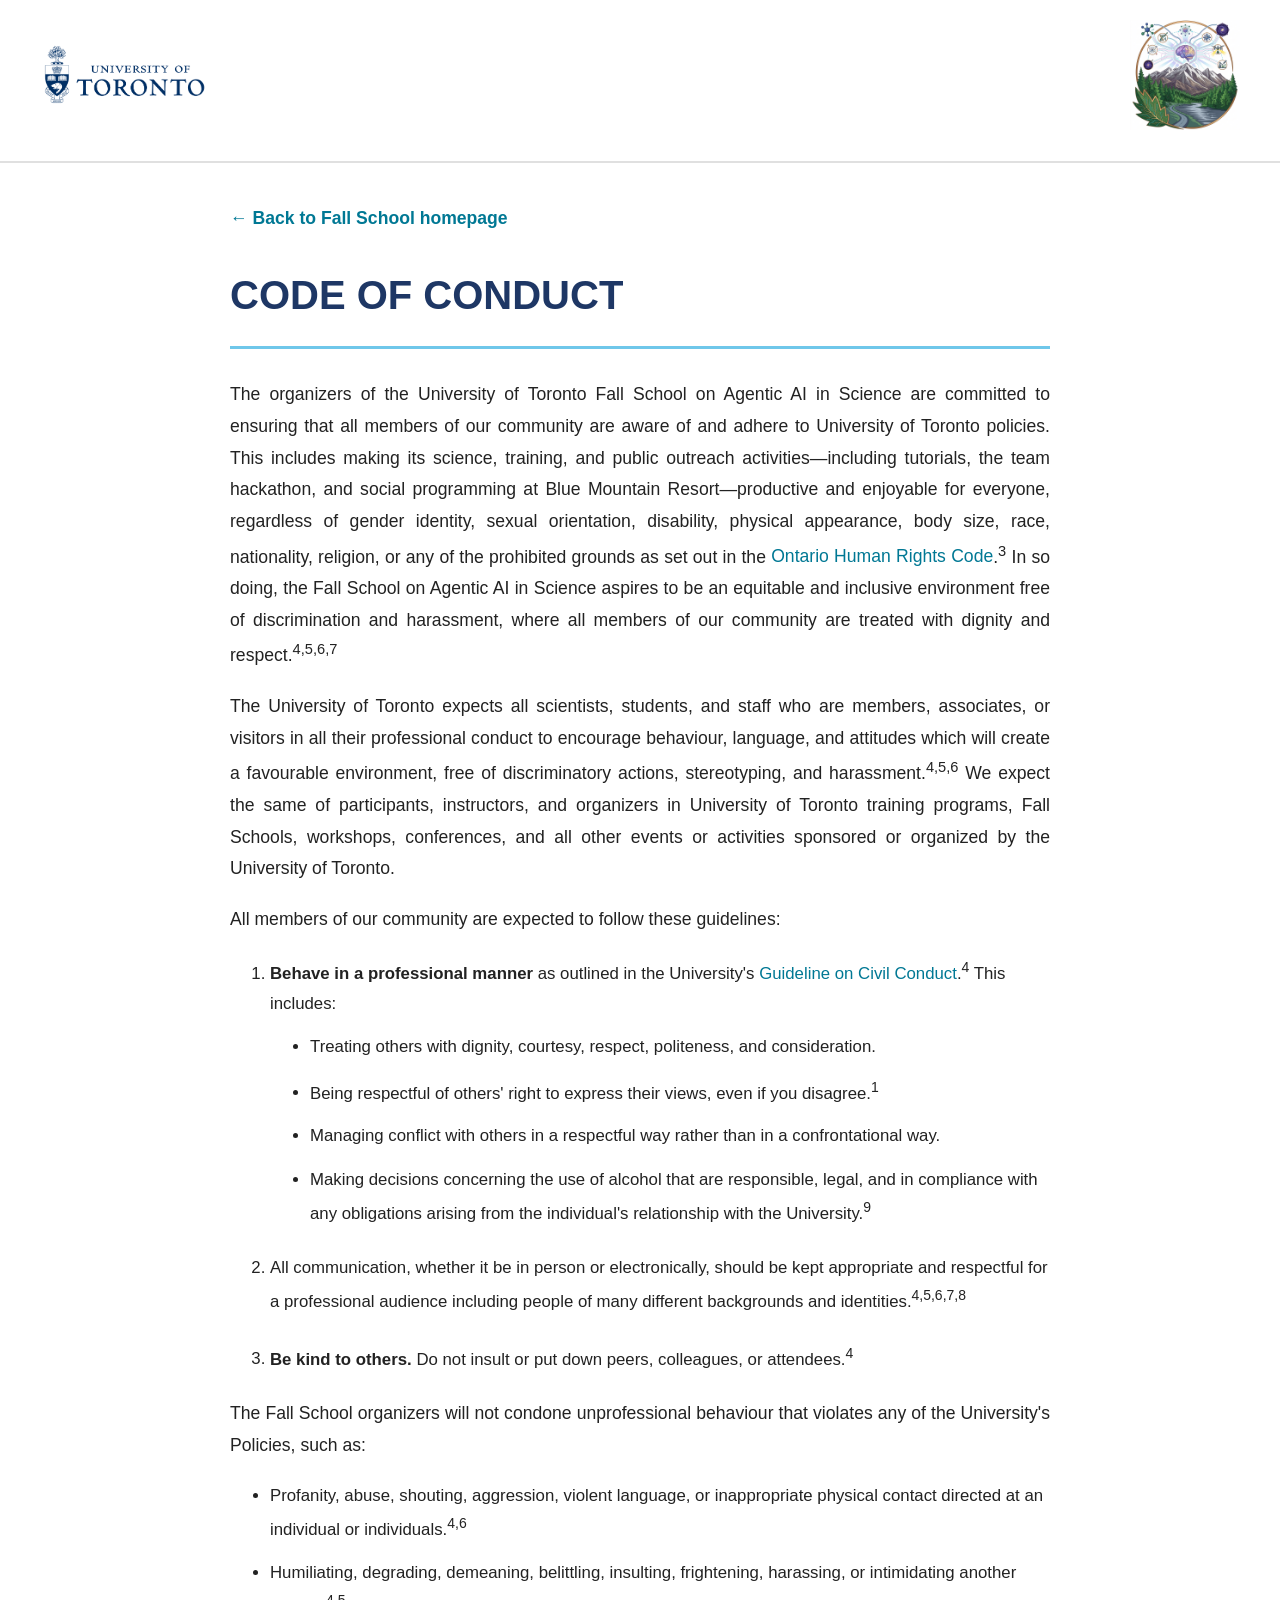
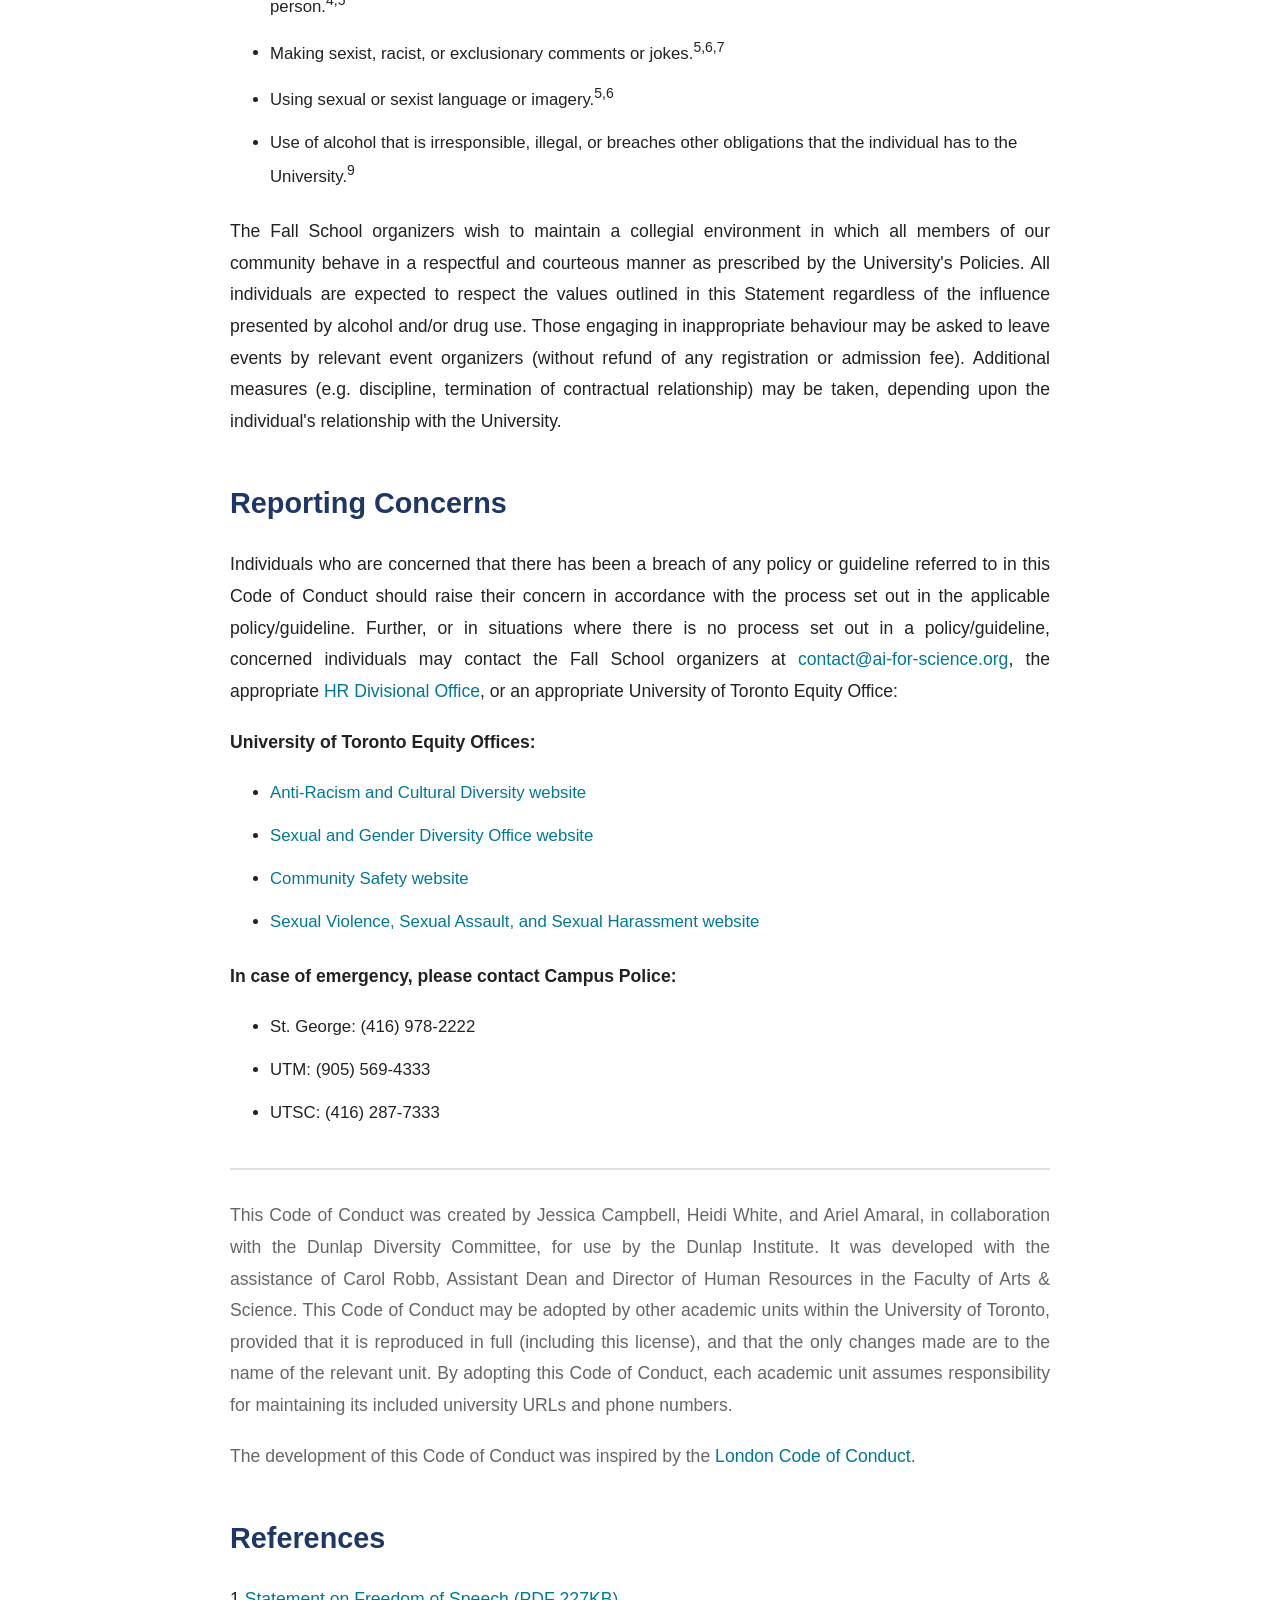
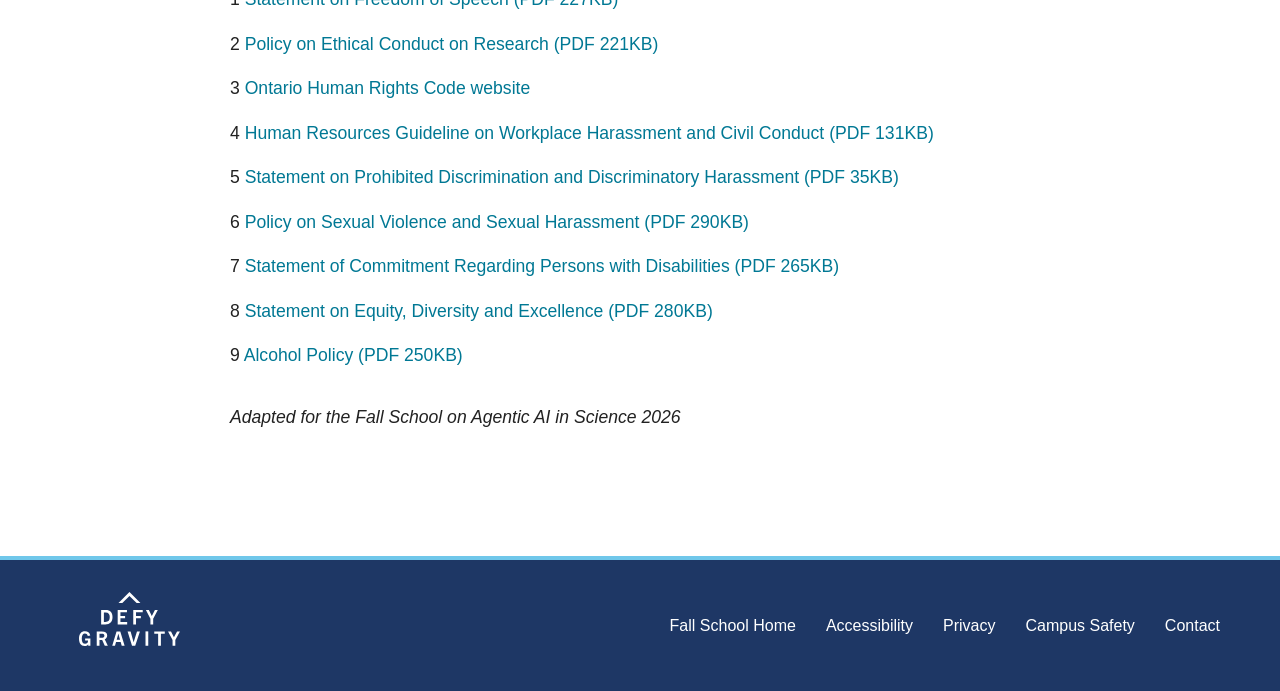
==== commit 3dffe543: "Use colorful logo on the Code of Conduct page. Co-authored-by: Cursor <cursoragent@cursor.com>" ====
--- a/code-of-conduct.html
+++ b/code-of-conduct.html
@@ -269,7 +269,7 @@
       <div class="coc-logo-right">
         <a href="index.html">
           <img
-            src="imgs/transparent.png"
+            src="imgs/colorful_logo.png"
             alt="Fall School on Agentic AI in Science logo"
           />
         </a>
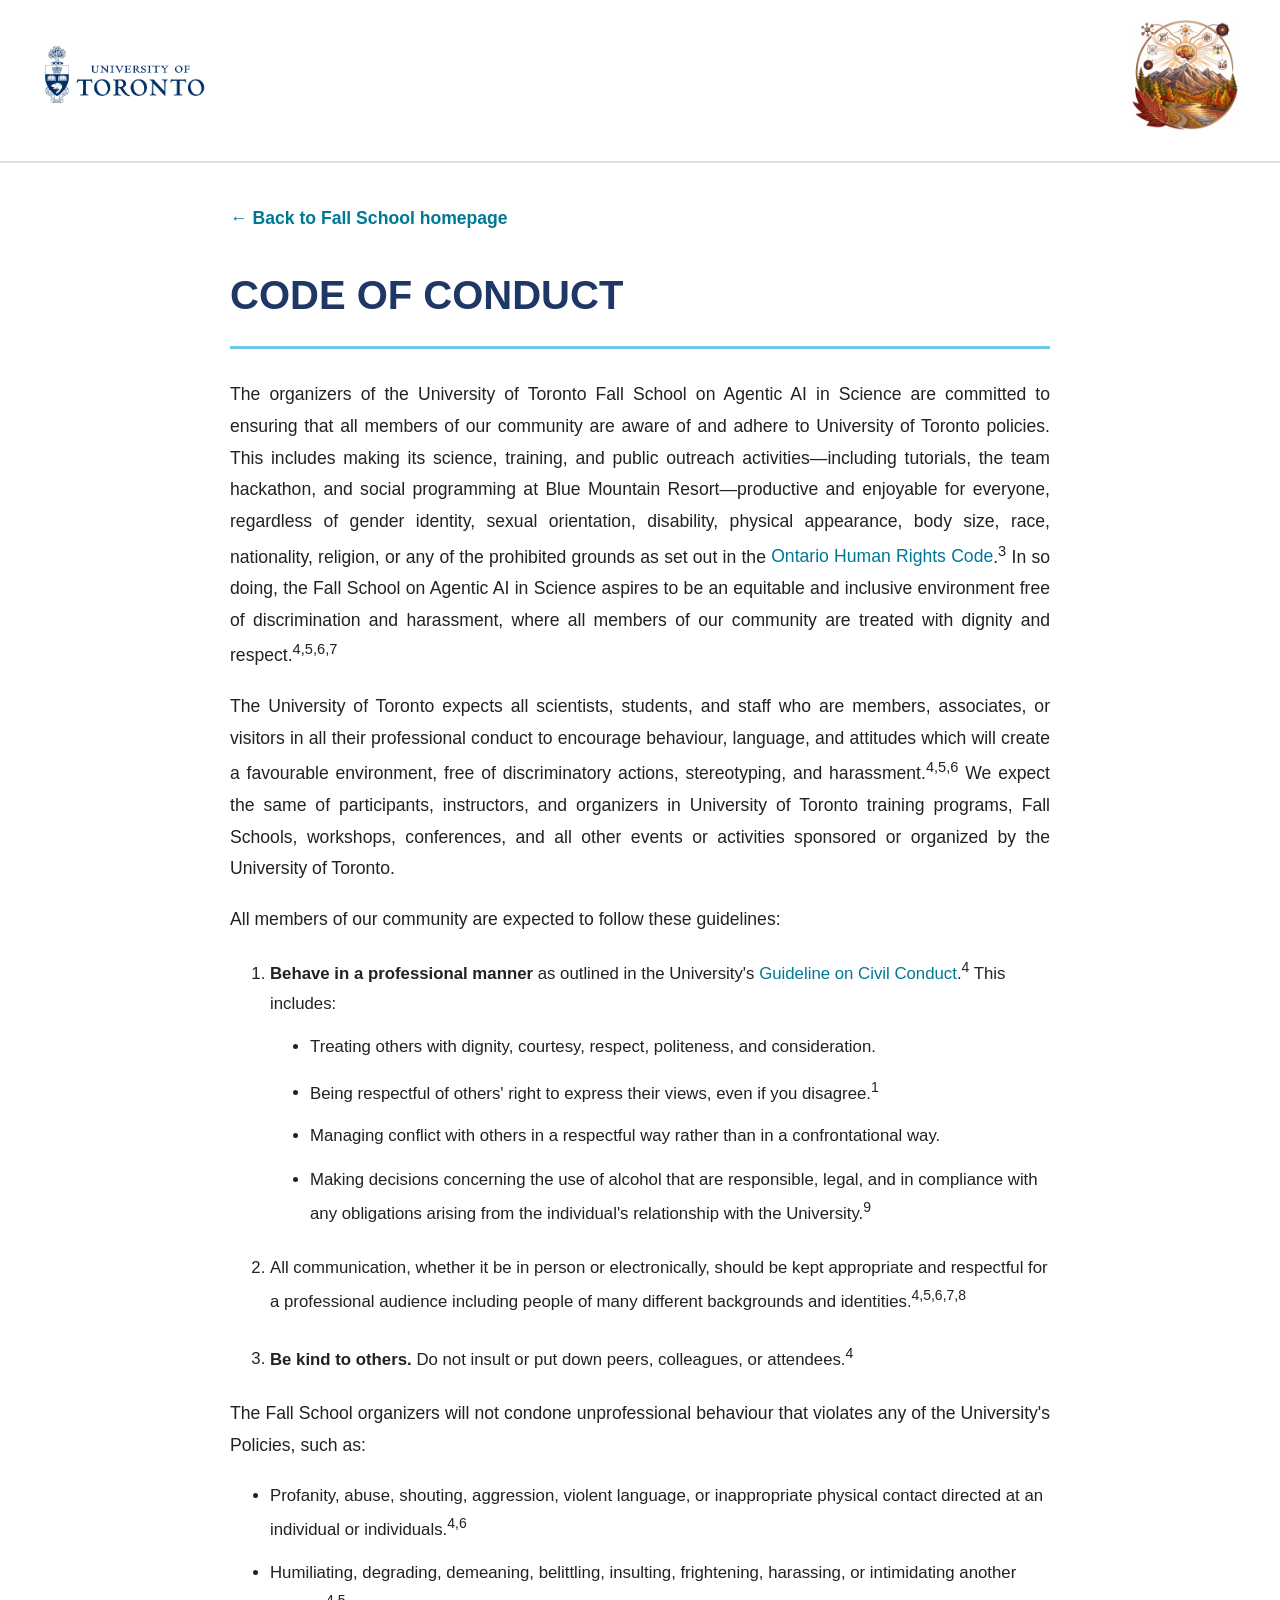
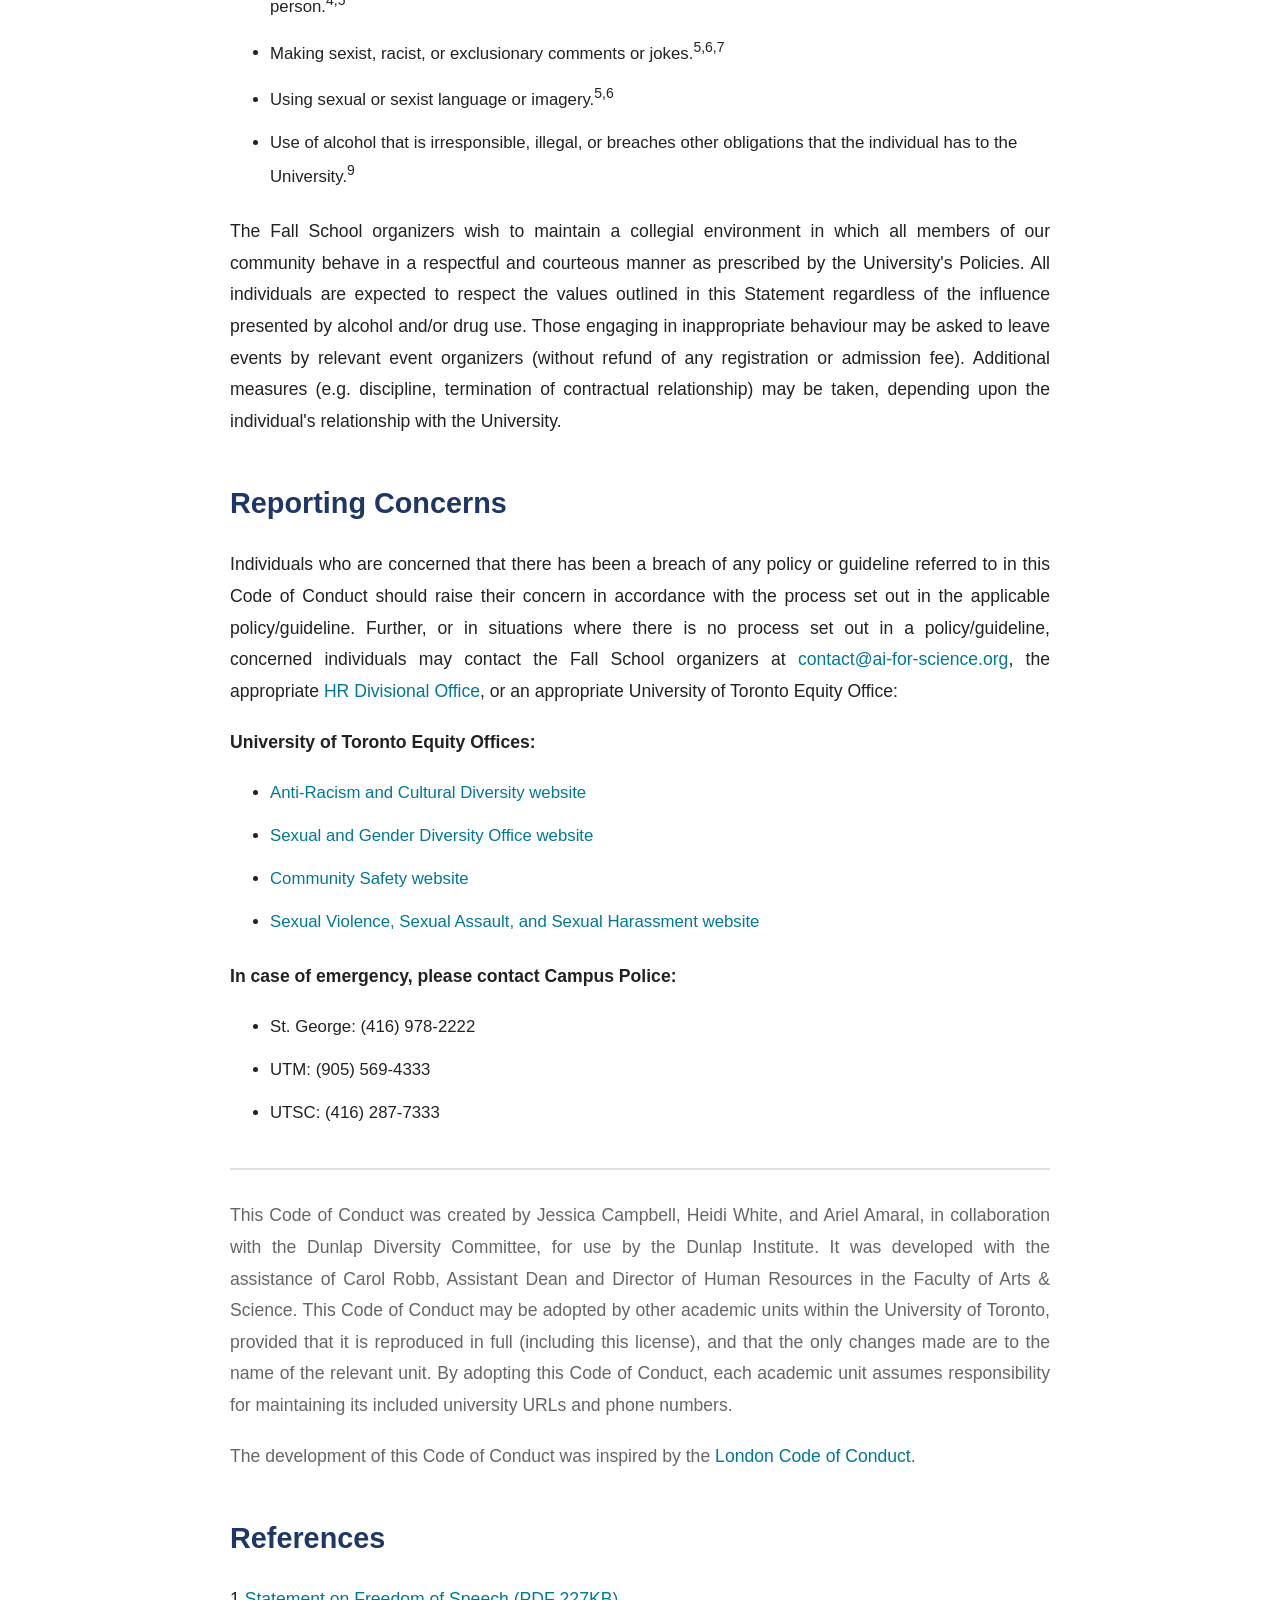
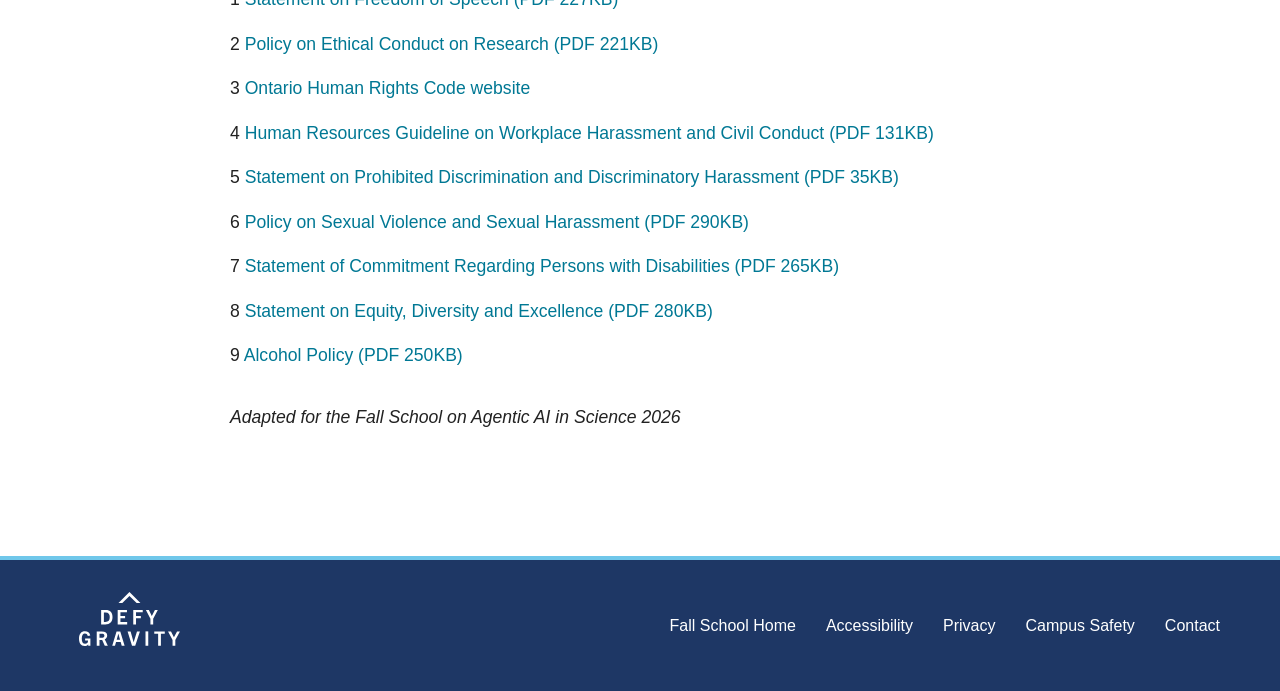
==== commit 3f7e37aa: "Switch Code of Conduct logo to colorful_logo2. Co-authored-by: Cursor <cursoragent@cursor.com>" ====
--- a/code-of-conduct.html
+++ b/code-of-conduct.html
@@ -269,7 +269,7 @@
       <div class="coc-logo-right">
         <a href="index.html">
           <img
-            src="imgs/colorful_logo.png"
+            src="imgs/colorful_logo2.png"
             alt="Fall School on Agentic AI in Science logo"
           />
         </a>
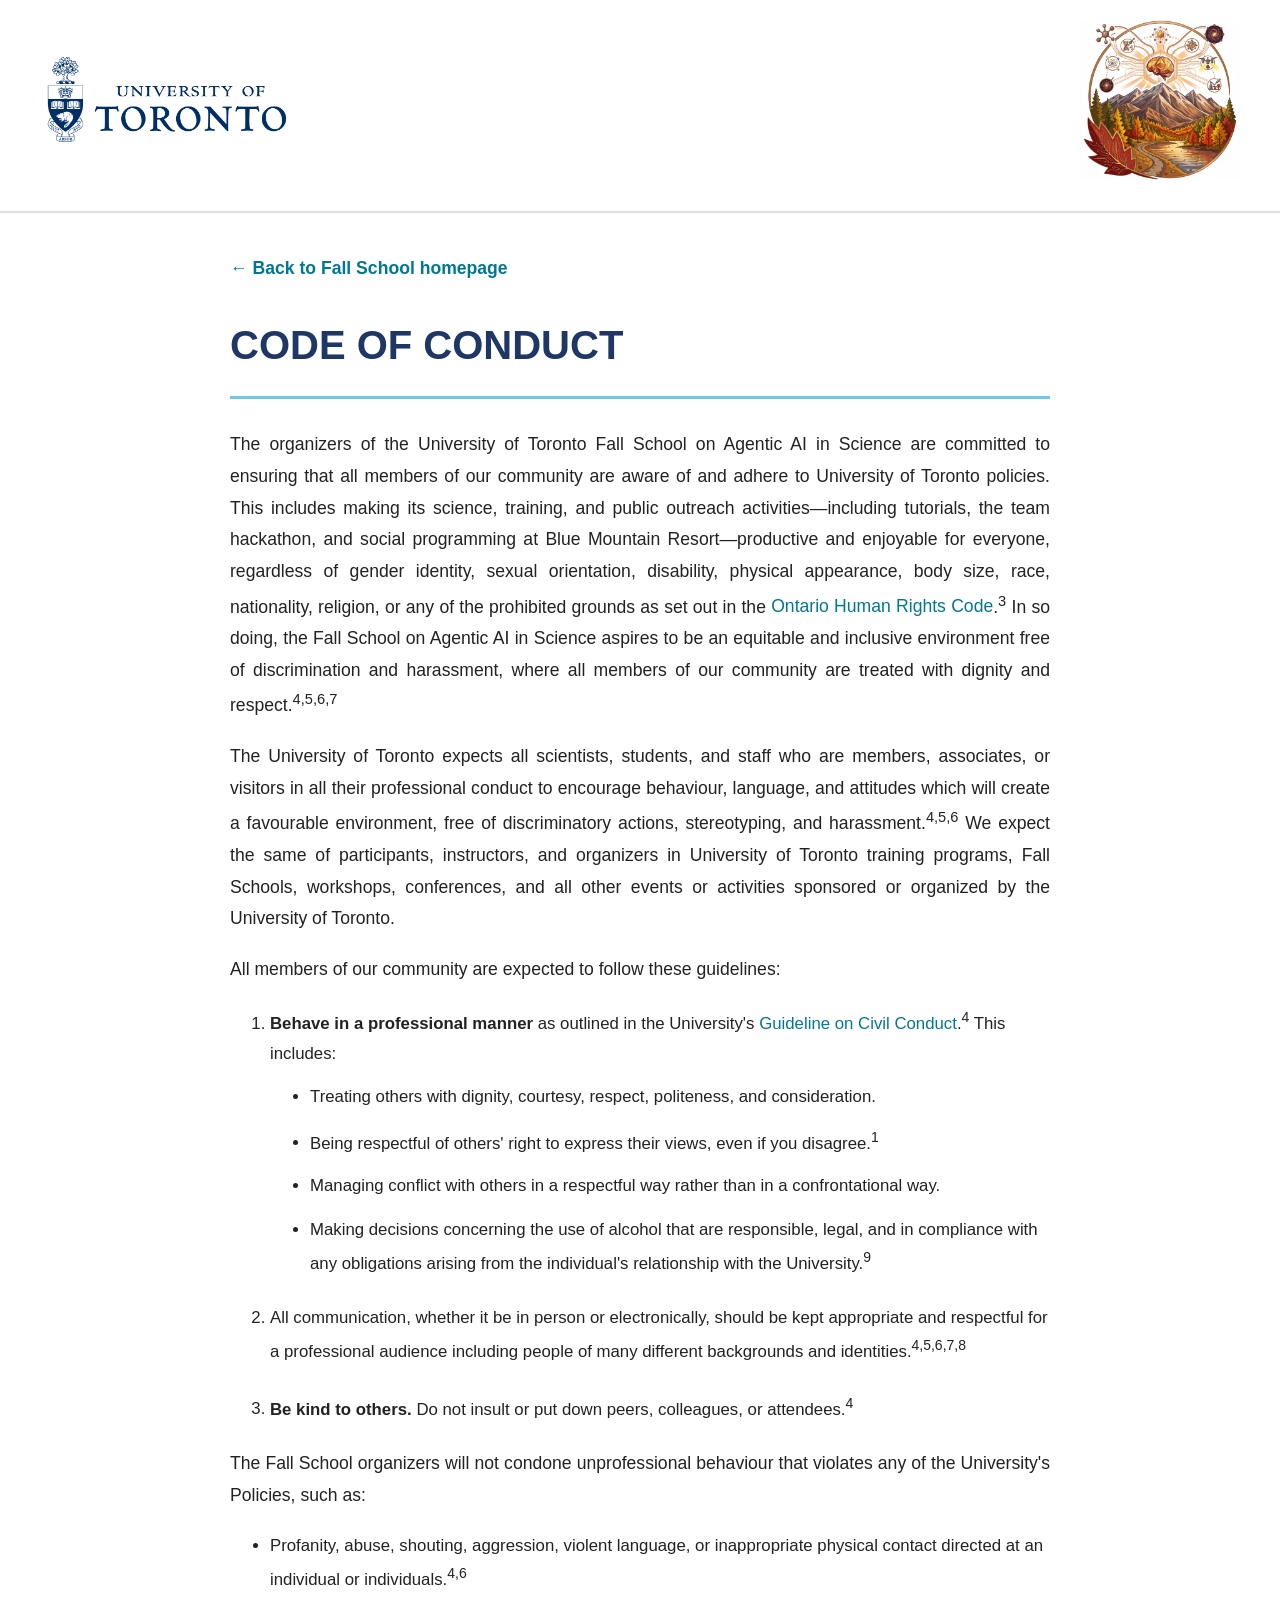
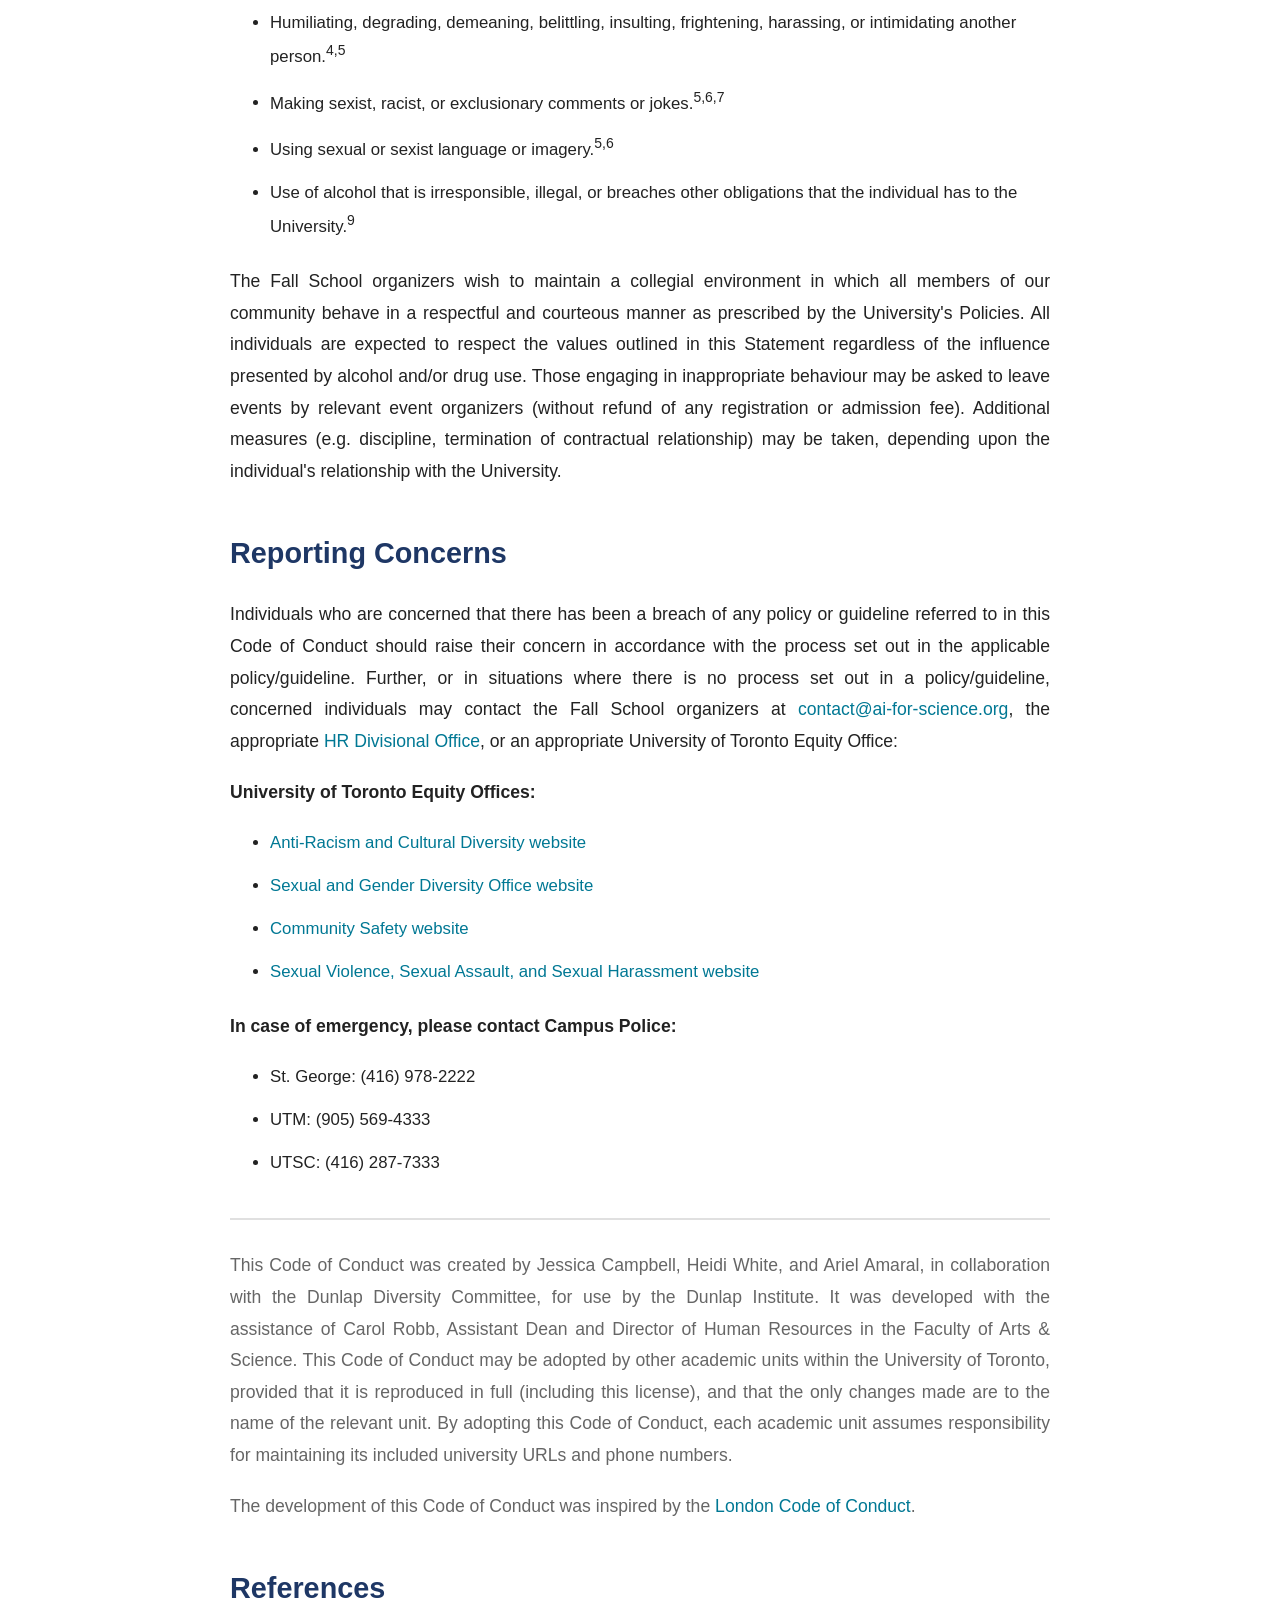
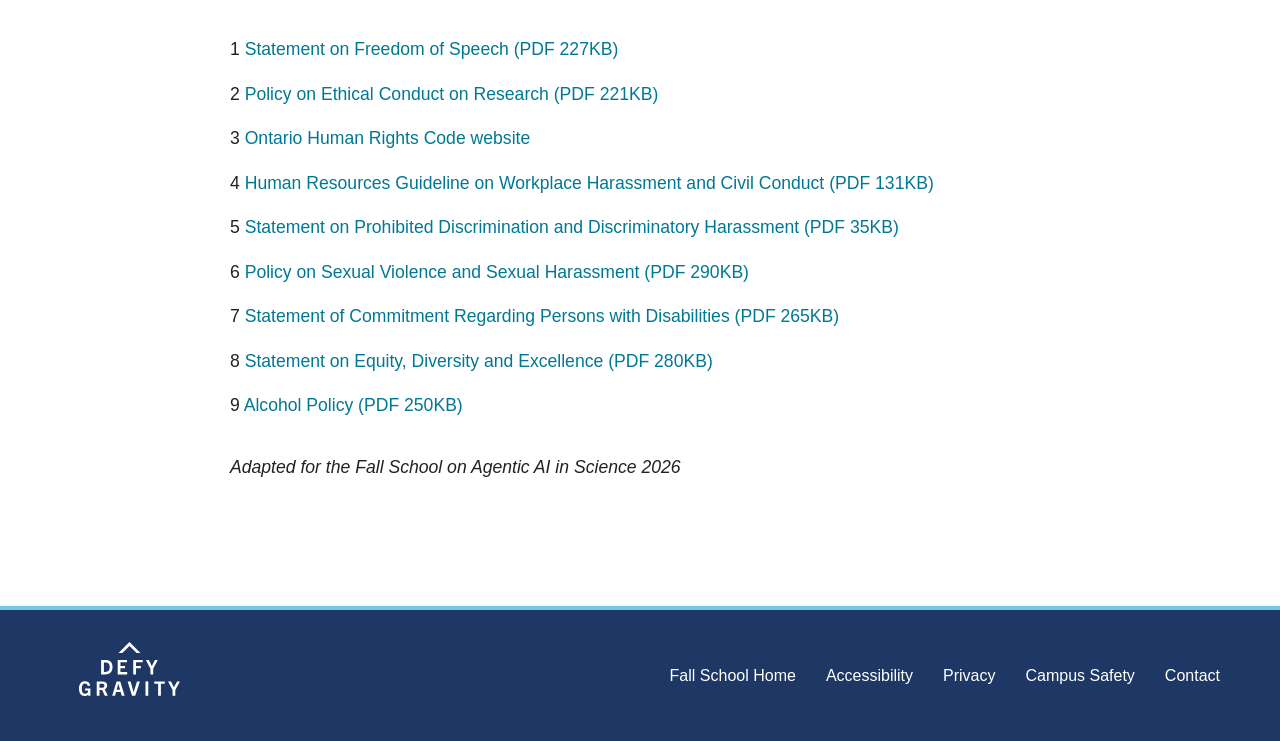
==== commit 48cde6bc: "Enlarge logos on the Code of Conduct header. Co-authored-by: Cursor <cursoragent@cursor.com>" ====
--- a/code-of-conduct.html
+++ b/code-of-conduct.html
@@ -25,14 +25,14 @@
       }
 
       .coc-logo-left img {
-        height: 60px;
+        height: 90px;
         width: auto;
       }
 
       .coc-logo-right img {
-        height: 110px;
+        height: 160px;
         width: auto;
-        max-width: 160px;
+        max-width: 220px;
         object-fit: contain;
       }
 
@@ -140,10 +140,14 @@
           padding: 20px;
         }
 
-        .coc-logo-left img,
+        .coc-logo-left img {
+          height: 70px;
+          max-width: 100%;
+        }
+
         .coc-logo-right img {
-          height: 50px;
-          max-width: 100%;
+          height: 120px;
+          max-width: 180px;
         }
 
         .coc-content {
@@ -180,9 +184,13 @@
           gap: 15px;
         }
 
-        .coc-logo-left img,
+        .coc-logo-left img {
+          height: 55px;
+        }
+
         .coc-logo-right img {
-          height: 40px;
+          height: 90px;
+          max-width: 140px;
         }
 
         .coc-content {
